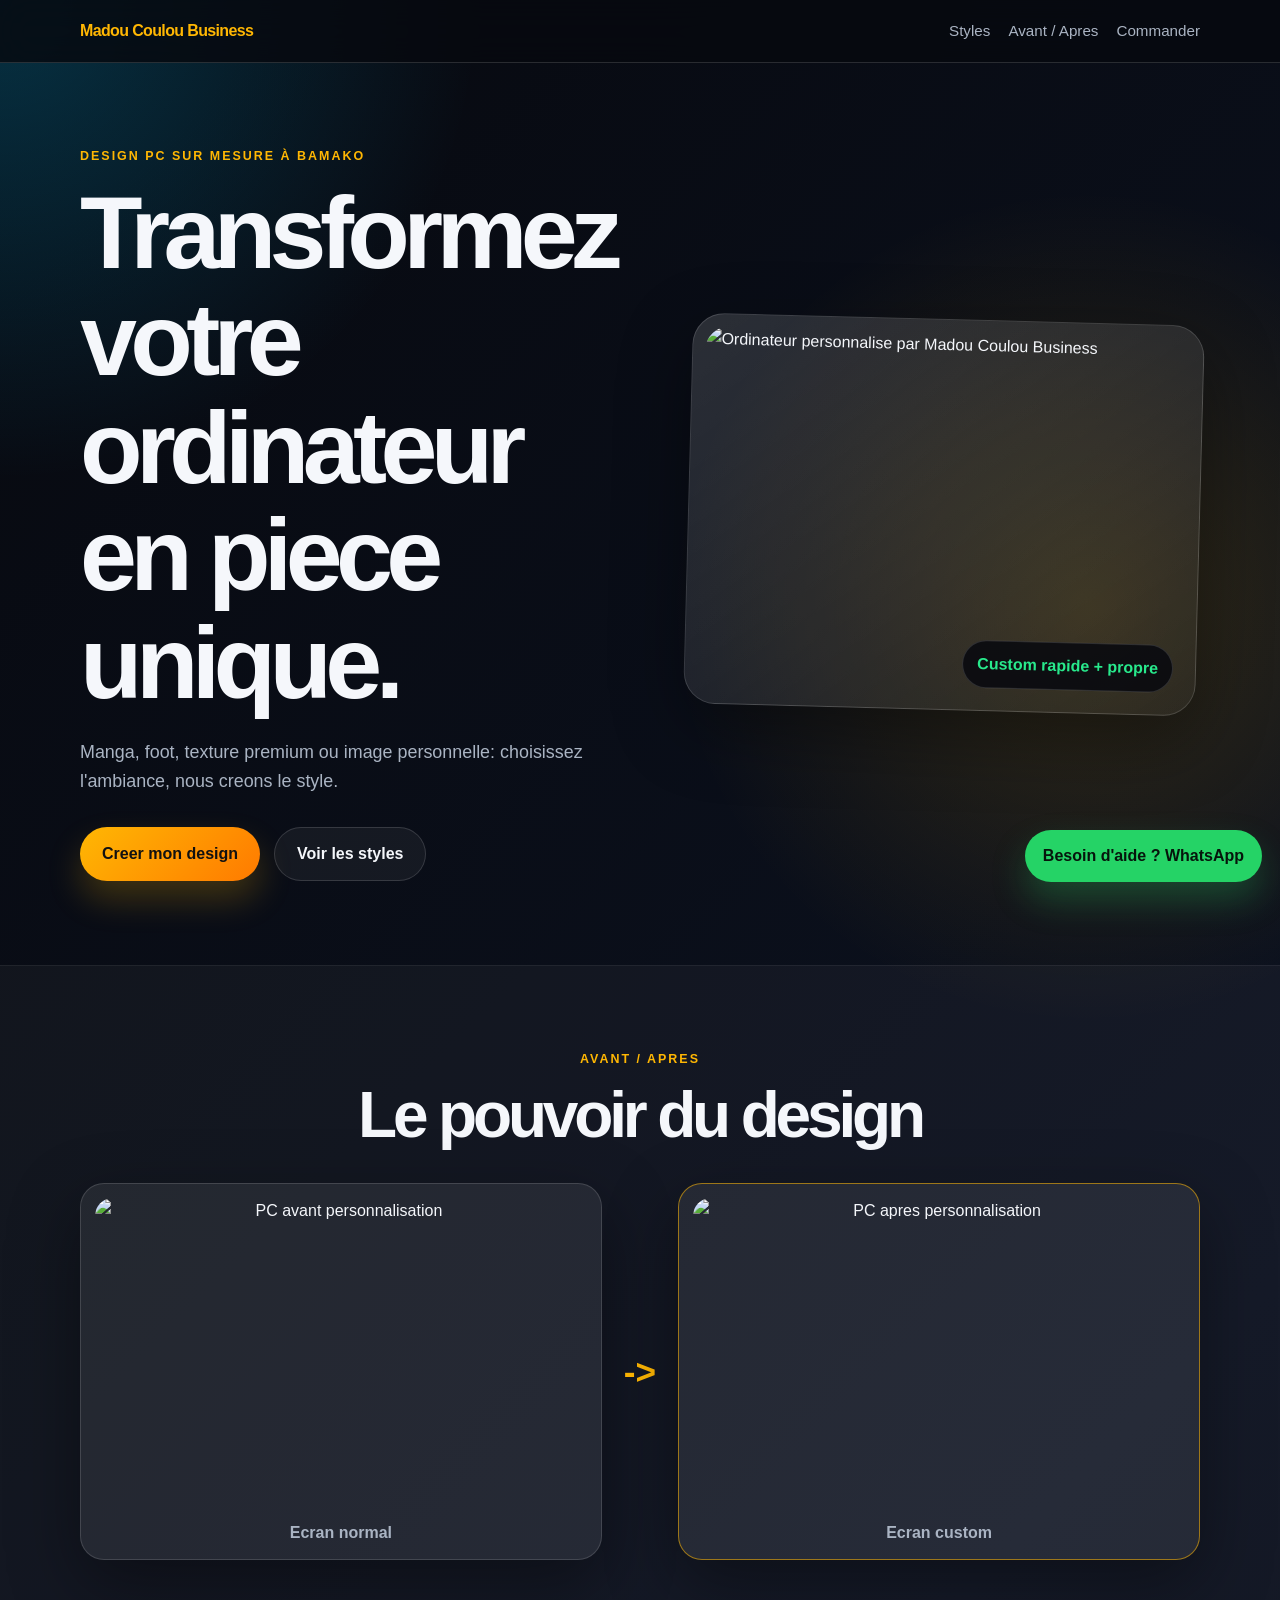
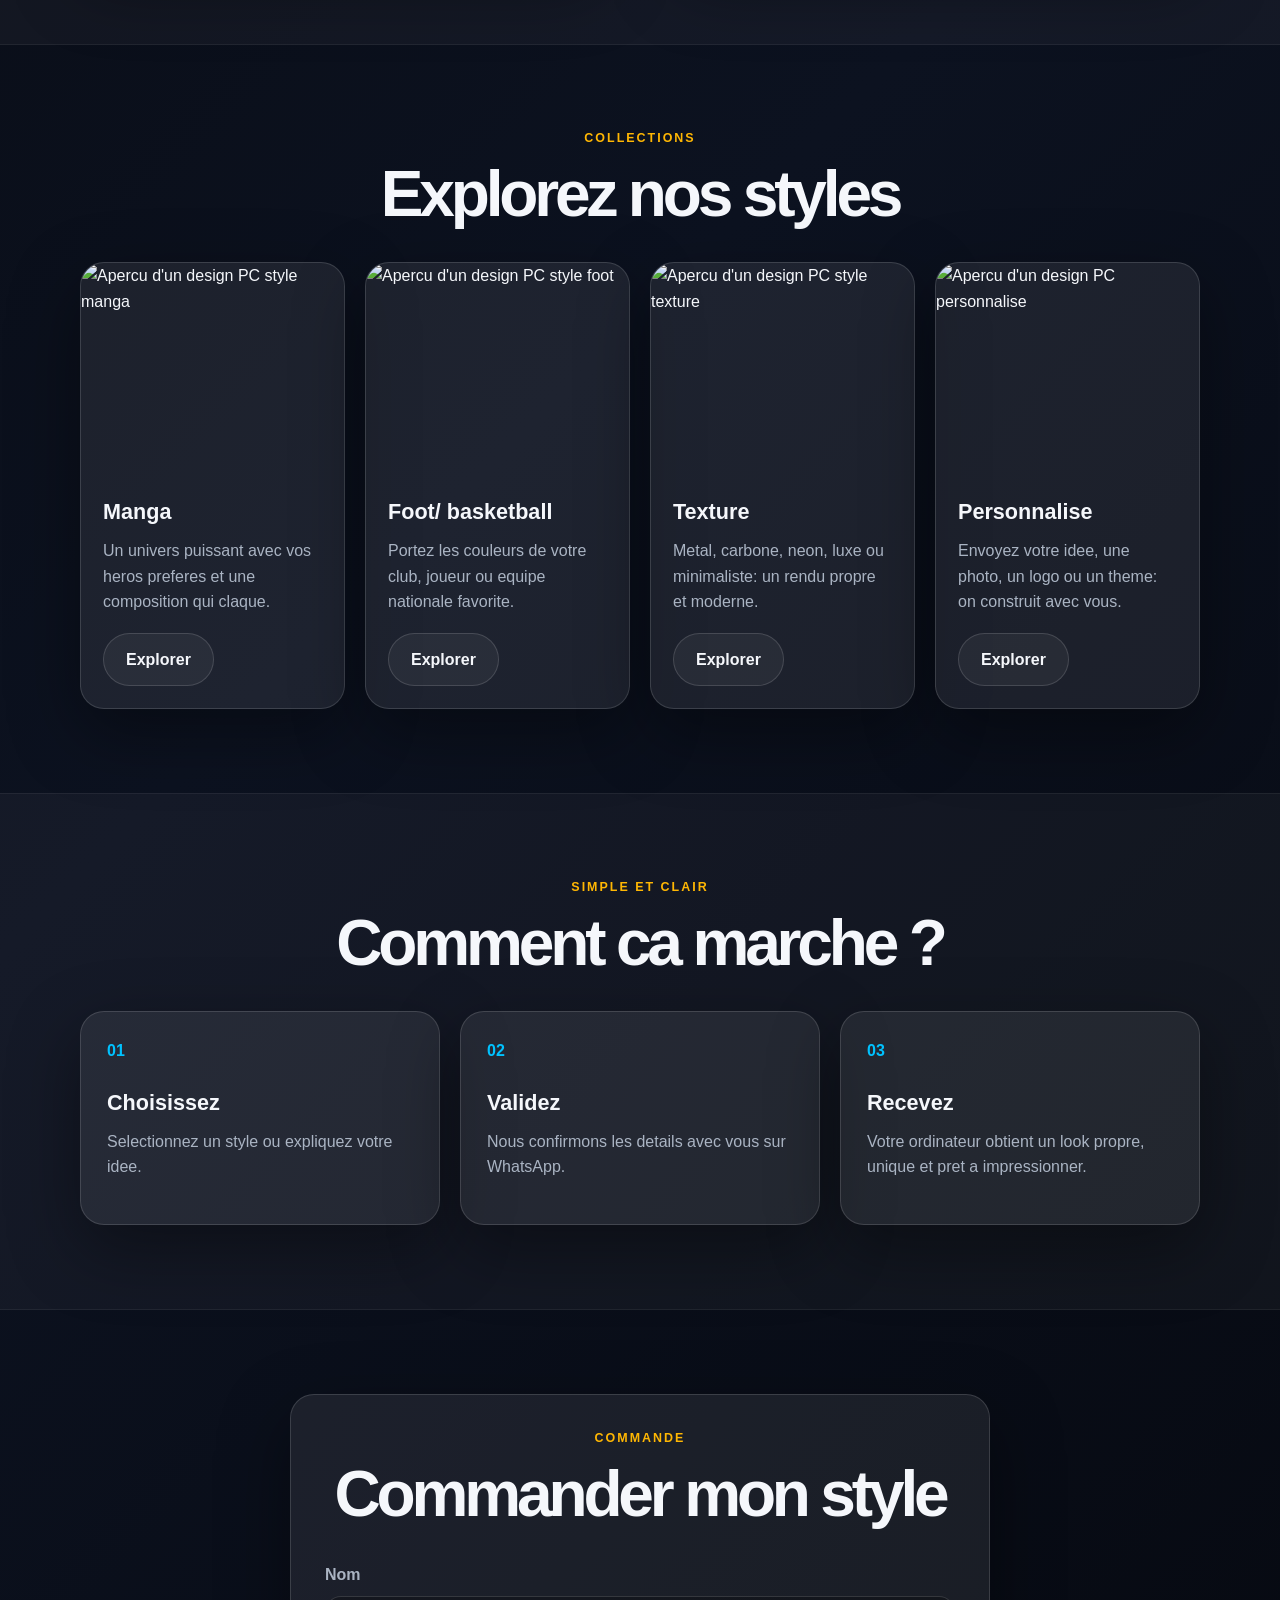
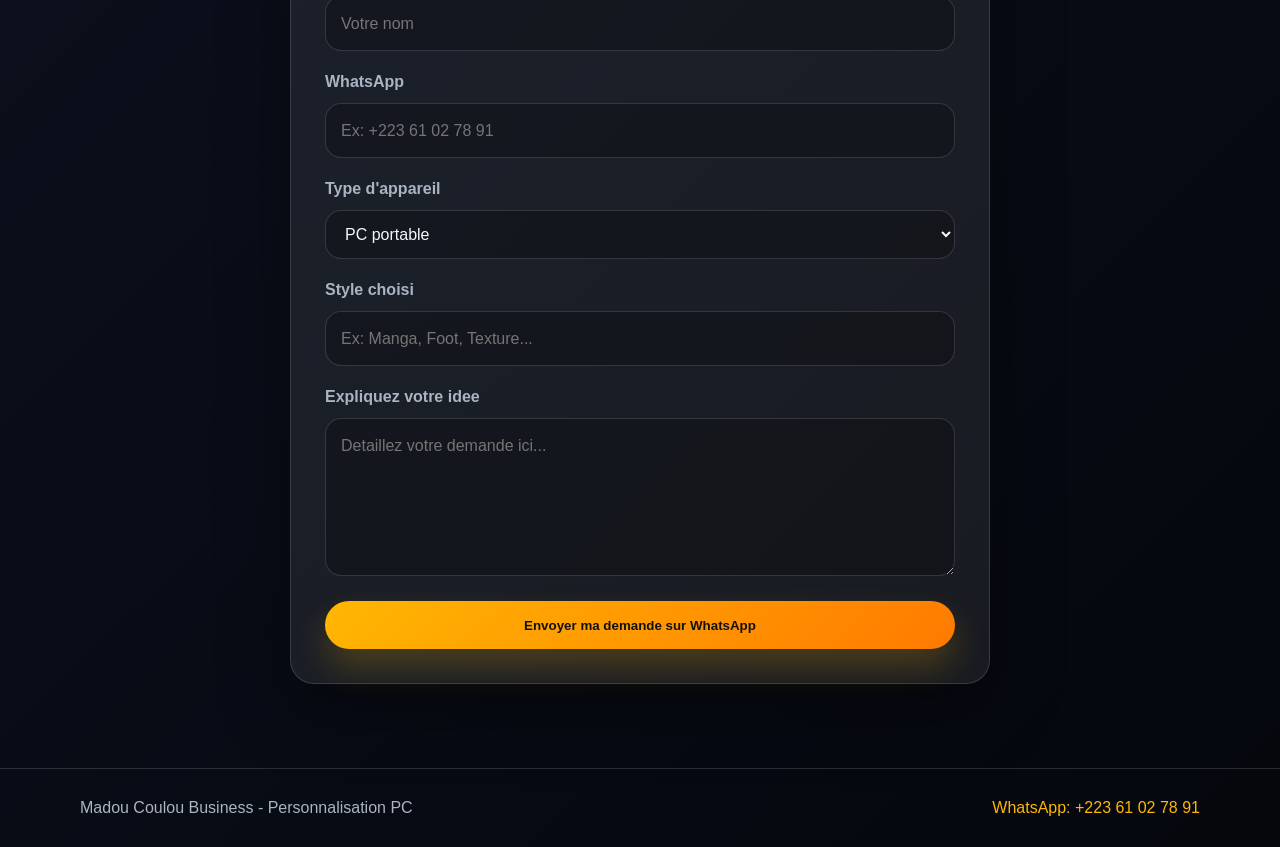
==== index.html @ 84369060 "Add files via upload customisation d'ordinateur au mali (bamako)" ====
﻿<!DOCTYPE html>
<html lang="fr">
<head>
    <meta charset="UTF-8">
    <meta name="viewport" content="width=device-width, initial-scale=1.0">
    <meta name="description" content="Madou Coulou Business personnalise vos ordinateurs avec des designs manga, foot, texture ou sur mesure.">
    <title>Madou Coulou Business - Personnalisation PC</title>
    <link rel="stylesheet" href="style.css">
</head>
<body>
    <a href="https://wa.me/22361027891?text=Bonjour%20Madou%20Coulou%20Business%2C%20je%20veux%20personnaliser%20mon%20ordinateur." class="whatsapp-float" target="_blank" rel="noopener">
        Besoin d'aide ? WhatsApp
    </a>

    <header class="site-header">
        <div class="container header-content">
            <a href="index.html" class="logo">Madou Coulou Business</a>
            <nav class="main-nav" aria-label="Navigation principale">
                <a href="#styles">Styles</a>
                <a href="#avant-apres">Avant / Apres</a>
                <a href="#commande">Commander</a>
            </nav>
        </div>
    </header>

    <main>
        <section id="hero" class="hero-section">
            <div class="container hero-grid">
                <div class="hero-copy">
                    <p class="eyebrow">Design PC sur mesure à Bamako</p>
                    <h1>Transformez votre ordinateur en piece unique.</h1>
                    <p>Manga, foot, texture premium ou image personnelle: choisissez l'ambiance, nous creons le style.</p>
                    <div class="hero-actions">
                        <a href="#commande" class="btn btn-primary">Creer mon design</a>
                        <a href="#styles" class="btn btn-ghost">Voir les styles</a>
                    </div>
                </div>
                <div class="hero-card" aria-label="Apercu de personnalisation PC">
                    <img src="img/pc apres .jpeg" alt="Ordinateur personnalise par Madou Coulou Business">
                    <div class="hero-badge">Custom rapide + propre</div>
                </div>
            </div>
        </section>

        <section id="avant-apres" class="section-soft">
            <div class="container">
                <p class="eyebrow center">Avant / Apres</p>
                <h2 class="section-title">Le pouvoir du design</h2>
                <div class="comparison-container">
                    <article class="comp-box">
                        <img src="img/pc avant.jpg" alt="PC avant personnalisation">
                        <p>Ecran normal</p>
                    </article>
                    <div class="icon-arrow" aria-hidden="true">-></div>
                    <article class="comp-box highlight">
                        <img src="img/pc apres .jpeg" alt="PC apres personnalisation">
                        <p>Ecran custom</p>
                    </article>
                </div>
            </div>
        </section>

        <section id="styles">
            <div class="container">
                <p class="eyebrow center">Collections</p>
                <h2 class="section-title">Explorez nos styles</h2>
                <div class="style-grid">
                    <article class="style-card manga-card">
                        <img class="style-visual" src="manga/0.jpg" alt="Apercu d'un design PC style manga">
                        <div class="style-card-content">
                            <h3>Manga</h3>
                            <p>Un univers puissant avec vos heros preferes et une composition qui claque.</p>
                            <a href="monga.html" class="btn btn-secondary">Explorer</a>
                        </div>
                    </article>
                    <article class="style-card foot-card">
                        <img class="style-visual" src="foot/0" alt="Apercu d'un design PC style foot">
                        <div class="style-card-content">
                            <h3>Foot/ basketball</h3>
                            <p>Portez les couleurs de votre club, joueur ou equipe nationale favorite.</p>
                            <a href="foot.html" class="btn btn-secondary">Explorer</a>
                        </div>
                    </article>
                    <article class="style-card texture-card">
                        <img class="style-visual" src="texture/0" alt="Apercu d'un design PC style texture">
                        <div class="style-card-content">
                            <h3>Texture</h3>
                            <p>Metal, carbone, neon, luxe ou minimaliste: un rendu propre et moderne.</p>
                            <a href="texture.html" class="btn btn-secondary">Explorer</a>
                        </div>
                    </article>
                    <article class="style-card custom-card">
                        <img class="style-visual" src="img/collection-custom.svg" alt="Apercu d'un design PC personnalise">
                        <div class="style-card-content">
                            <h3>Personnalise</h3>
                            <p>Envoyez votre idee, une photo, un logo ou un theme: on construit avec vous.</p>
                            <a href="personnalise.html" class="btn btn-secondary">Explorer</a>
                        </div>
                    </article>
                </div>
            </div>
        </section>

        <section id="process" class="section-soft">
            <div class="container">
                <p class="eyebrow center">Simple et clair</p>
                <h2 class="section-title">Comment ca marche ?</h2>
                <div class="steps-grid">
                    <article class="step-card"><span>01</span><h3>Choisissez</h3><p>Selectionnez un style ou expliquez votre idee.</p></article>
                    <article class="step-card"><span>02</span><h3>Validez</h3><p>Nous confirmons les details avec vous sur WhatsApp.</p></article>
                    <article class="step-card"><span>03</span><h3>Recevez</h3><p>Votre ordinateur obtient un look propre, unique et pret a impressionner.</p></article>
                </div>
            </div>
        </section>

        <section id="commande">
            <div class="container form-container">
                <p class="eyebrow center">Commande</p>
                <h2 class="section-title">Commander mon style</h2>
                <form id="orderForm">
                    <div class="form-group">
                        <label for="nom">Nom</label>
                        <input id="nom" type="text" name="nom" required placeholder="Votre nom">
                    </div>
                    <div class="form-group">
                        <label for="whatsapp">WhatsApp</label>
                        <input id="whatsapp" type="tel" name="whatsapp" required placeholder="Ex: +223 61 02 78 91">
                    </div>
                    <div class="form-group">
                        <label for="appareil">Type d'appareil</label>
                        <select id="appareil" name="appareil">
                            <option>PC portable</option>
                            <option>PC fixe</option>
                            <option>Tablette</option>
                        </select>
                    </div>
                    <div class="form-group">
                        <label for="style_choisi">Style choisi</label>
                        <input type="text" id="style_choisi" name="style_choisi" placeholder="Ex: Manga, Foot, Texture...">
                    </div>
                    <div class="form-group">
                        <label for="idee">Expliquez votre idee</label>
                        <textarea id="idee" name="idee" rows="5" placeholder="Detaillez votre demande ici..."></textarea>
                    </div>
                    <button type="submit" class="btn btn-primary full-width">Envoyer ma demande sur WhatsApp</button>
                </form>
            </div>
        </section>
    </main>

    <footer class="site-footer">
        <div class="container footer-content">
            <p>Madou Coulou Business - Personnalisation PC</p>
            <a href="https://wa.me/22361027891" target="_blank" rel="noopener">WhatsApp: +223 61 02 78 91</a>
        </div>
    </footer>

    <script src="script.js"></script>
</body>
</html>
---- style.css ----
﻿:root {
    --bg: #07090f;
    --bg-soft: #101522;
    --card: rgba(255, 255, 255, 0.075);
    --card-strong: rgba(255, 255, 255, 0.12);
    --text: #f5f7fb;
    --muted: #aab4c3;
    --accent: #ffb703;
    --accent-2: #00c2ff;
    --accent-3: #28e98c;
    --danger: #ff4d6d;
    --border: rgba(255, 255, 255, 0.14);
    --shadow: 0 24px 70px rgba(0, 0, 0, 0.38);
    --radius: 24px;
}

* {
    box-sizing: border-box;
    margin: 0;
    padding: 0;
}

html {
    scroll-behavior: smooth;
}

body {
    min-height: 100vh;
    background:
        radial-gradient(circle at top left, rgba(0, 194, 255, 0.22), transparent 30rem),
        radial-gradient(circle at 85% 15%, rgba(255, 183, 3, 0.16), transparent 26rem),
        linear-gradient(135deg, #07090f 0%, #0c1220 48%, #05070d 100%);
    color: var(--text);
    font-family: Verdana, Geneva, Tahoma, sans-serif;
    line-height: 1.6;
}

img {
    display: block;
    max-width: 100%;
}

a {
    color: inherit;
}

.container {
    width: min(1120px, calc(100% - 32px));
    margin: 0 auto;
}

.site-header {
    position: sticky;
    top: 0;
    z-index: 20;
    background: rgba(7, 9, 15, 0.82);
    border-bottom: 1px solid var(--border);
    backdrop-filter: blur(18px);
}

.header-content {
    display: flex;
    align-items: center;
    justify-content: space-between;
    gap: 20px;
    padding: 18px 0;
}

.logo {
    color: var(--accent);
    font-weight: 900;
    letter-spacing: -0.04em;
    text-decoration: none;
}

.main-nav {
    display: flex;
    gap: 18px;
    color: var(--muted);
    font-size: 0.95rem;
}

.main-nav a {
    text-decoration: none;
}

.main-nav a:hover {
    color: var(--text);
}

section {
    padding: 84px 0;
}

.hero-section {
    min-height: calc(100vh - 70px);
    display: flex;
    align-items: center;
}

.hero-grid {
    display: grid;
    grid-template-columns: minmax(0, 1.05fr) minmax(280px, 0.95fr);
    align-items: center;
    gap: 42px;
}

.eyebrow {
    margin-bottom: 12px;
    color: var(--accent);
    font-size: 0.78rem;
    font-weight: 800;
    letter-spacing: 0.16em;
    text-transform: uppercase;
}

.center {
    text-align: center;
}

h1,
.section-title {
    line-height: 1.05;
    letter-spacing: -0.065em;
}

h1 {
    max-width: 760px;
    font-size: clamp(2.8rem, 8vw, 6.6rem);
}

.hero-copy p:not(.eyebrow) {
    max-width: 620px;
    margin-top: 22px;
    color: var(--muted);
    font-size: 1.12rem;
}

.hero-actions {
    display: flex;
    flex-wrap: wrap;
    gap: 14px;
    margin-top: 32px;
}

.btn {
    display: inline-flex;
    align-items: center;
    justify-content: center;
    min-height: 48px;
    padding: 13px 22px;
    border: 0;
    border-radius: 999px;
    cursor: pointer;
    font-weight: 800;
    text-align: center;
    text-decoration: none;
    transition: transform 180ms ease, border-color 180ms ease, background 180ms ease;
}

.btn:hover {
    transform: translateY(-2px);
}

.btn-primary {
    background: linear-gradient(135deg, var(--accent), #ff7a00);
    color: #111;
    box-shadow: 0 18px 34px rgba(255, 183, 3, 0.22);
}

.btn-secondary,
.btn-ghost {
    border: 1px solid var(--border);
    background: rgba(255, 255, 255, 0.05);
    color: var(--text);
}

.btn-secondary:hover,
.btn-ghost:hover {
    border-color: var(--accent-2);
    background: rgba(0, 194, 255, 0.12);
}

.full-width {
    width: 100%;
}

.hero-card {
    position: relative;
    padding: 12px;
    border: 1px solid var(--border);
    border-radius: 32px;
    background: linear-gradient(145deg, rgba(255, 255, 255, 0.14), rgba(255, 255, 255, 0.04));
    box-shadow: var(--shadow);
    transform: rotate(1.5deg);
}

.hero-card img {
    width: 100%;
    aspect-ratio: 4 / 3;
    border-radius: 24px;
    object-fit: cover;
}

.hero-badge {
    position: absolute;
    right: 22px;
    bottom: 22px;
    padding: 10px 14px;
    border-radius: 999px;
    background: rgba(7, 9, 15, 0.86);
    border: 1px solid var(--border);
    color: var(--accent-3);
    font-weight: 800;
}

.section-soft {
    background: rgba(255, 255, 255, 0.035);
    border-top: 1px solid rgba(255, 255, 255, 0.06);
    border-bottom: 1px solid rgba(255, 255, 255, 0.06);
}

.section-title {
    margin-bottom: 34px;
    font-size: clamp(2.1rem, 5vw, 4.2rem);
    text-align: center;
}

.comparison-container {
    display: grid;
    grid-template-columns: 1fr auto 1fr;
    align-items: center;
    gap: 22px;
}

.comp-box,
.style-card,
.step-card,
.form-container,
.gallery-card {
    border: 1px solid var(--border);
    border-radius: var(--radius);
    background: var(--card);
    box-shadow: var(--shadow);
}

.comp-box {
    padding: 14px;
    text-align: center;
}

.comp-box img {
    width: 100%;
    aspect-ratio: 16 / 10;
    border-radius: 18px;
    object-fit: cover;
}

.comp-box p {
    margin-top: 14px;
    color: var(--muted);
    font-weight: 800;
}

.comp-box.highlight {
    border-color: rgba(255, 183, 3, 0.55);
}

.icon-arrow {
    color: var(--accent);
    font-size: 2.2rem;
    font-weight: 900;
}

.style-grid,
.steps-grid,
.gallery-grid {
    display: grid;
    grid-template-columns: repeat(4, minmax(0, 1fr));
    gap: 20px;
}

.style-card {
    overflow: hidden;
    transition: transform 180ms ease, border-color 180ms ease;
}

.style-card:hover,
.gallery-card:hover {
    border-color: rgba(255, 183, 3, 0.5);
    transform: translateY(-5px);
}

.style-visual {
    width: 100%;
    height: 210px;
    object-fit: cover;
    transition: transform 220ms ease;
}

.style-card:hover .style-visual {
    transform: scale(1.04);
}

.style-card-content {
    padding: 22px;
}

.style-card h3,
.step-card h3,
.gallery-card h3 {
    margin-bottom: 8px;
    font-size: 1.35rem;
}

.style-card p,
.step-card p,
.gallery-card p {
    margin-bottom: 18px;
    color: var(--muted);
}

.steps-grid {
    grid-template-columns: repeat(3, minmax(0, 1fr));
}

.step-card {
    padding: 26px;
}

.step-card span {
    display: inline-flex;
    margin-bottom: 22px;
    color: var(--accent-2);
    font-weight: 900;
}

.form-container {
    max-width: 700px;
    padding: 34px;
}

.form-group {
    margin-bottom: 18px;
}

label {
    display: block;
    margin-bottom: 8px;
    color: var(--muted);
    font-weight: 700;
}

input,
select,
textarea {
    width: 100%;
    padding: 14px 15px;
    border: 1px solid var(--border);
    border-radius: 16px;
    outline: none;
    background: rgba(0, 0, 0, 0.24);
    color: var(--text);
    font: inherit;
}

input:focus,
select:focus,
textarea:focus {
    border-color: var(--accent);
}

.whatsapp-float {
    position: fixed;
    right: 18px;
    bottom: 18px;
    z-index: 40;
    padding: 13px 18px;
    border-radius: 999px;
    background: #25d366;
    color: #06150c;
    font-weight: 900;
    text-decoration: none;
    box-shadow: 0 18px 35px rgba(37, 211, 102, 0.25);
}

.site-footer {
    border-top: 1px solid var(--border);
    padding: 26px 0;
    color: var(--muted);
}

.footer-content {
    display: flex;
    flex-wrap: wrap;
    justify-content: space-between;
    gap: 12px;
}

.footer-content a {
    color: var(--accent);
    text-decoration: none;
}

.page-hero {
    padding: 64px 0 36px;
    text-align: center;
}

.page-hero p {
    max-width: 680px;
    margin: 0 auto;
    color: var(--muted);
}

.back-link {
    display: inline-flex;
    margin-bottom: 28px;
    color: var(--accent);
    font-weight: 800;
    text-decoration: none;
}

.gallery-grid {
    grid-template-columns: repeat(auto-fit, minmax(210px, 1fr));
}

.gallery-card {
    overflow: hidden;
    transition: transform 180ms ease, border-color 180ms ease;
}

.gallery-preview {
    display: grid;
    min-height: 180px;
    place-items: center;
    background: linear-gradient(135deg, rgba(255, 183, 3, 0.28), rgba(0, 194, 255, 0.22));
    color: rgba(255, 255, 255, 0.92);
    font-size: 2rem;
    font-weight: 900;
}

.gallery-card img {
    width: 100%;
    aspect-ratio: 4 / 3;
    background: linear-gradient(135deg, rgba(255, 183, 3, 0.18), rgba(0, 194, 255, 0.16));
    object-fit: cover;
    transition: transform 220ms ease;
}

.gallery-card:hover img {
    transform: scale(1.035);
}

.gallery-card-content {
    padding: 18px;
}

@media (max-width: 900px) {
    .hero-grid,
    .comparison-container {
        grid-template-columns: 1fr;
    }

    .icon-arrow {
        text-align: center;
        transform: rotate(90deg);
    }

    .style-grid,
    .steps-grid {
        grid-template-columns: repeat(2, minmax(0, 1fr));
    }
}

@media (max-width: 640px) {
    .header-content,
    .main-nav,
    .hero-actions,
    .footer-content {
        align-items: flex-start;
        flex-direction: column;
    }

    section {
        padding: 58px 0;
    }

    .style-grid,
    .steps-grid {
        grid-template-columns: 1fr;
    }

    .hero-card {
        transform: none;
    }

    .form-container {
        padding: 24px;
    }

    .whatsapp-float {
        left: 16px;
        right: 16px;
        text-align: center;
    }
}
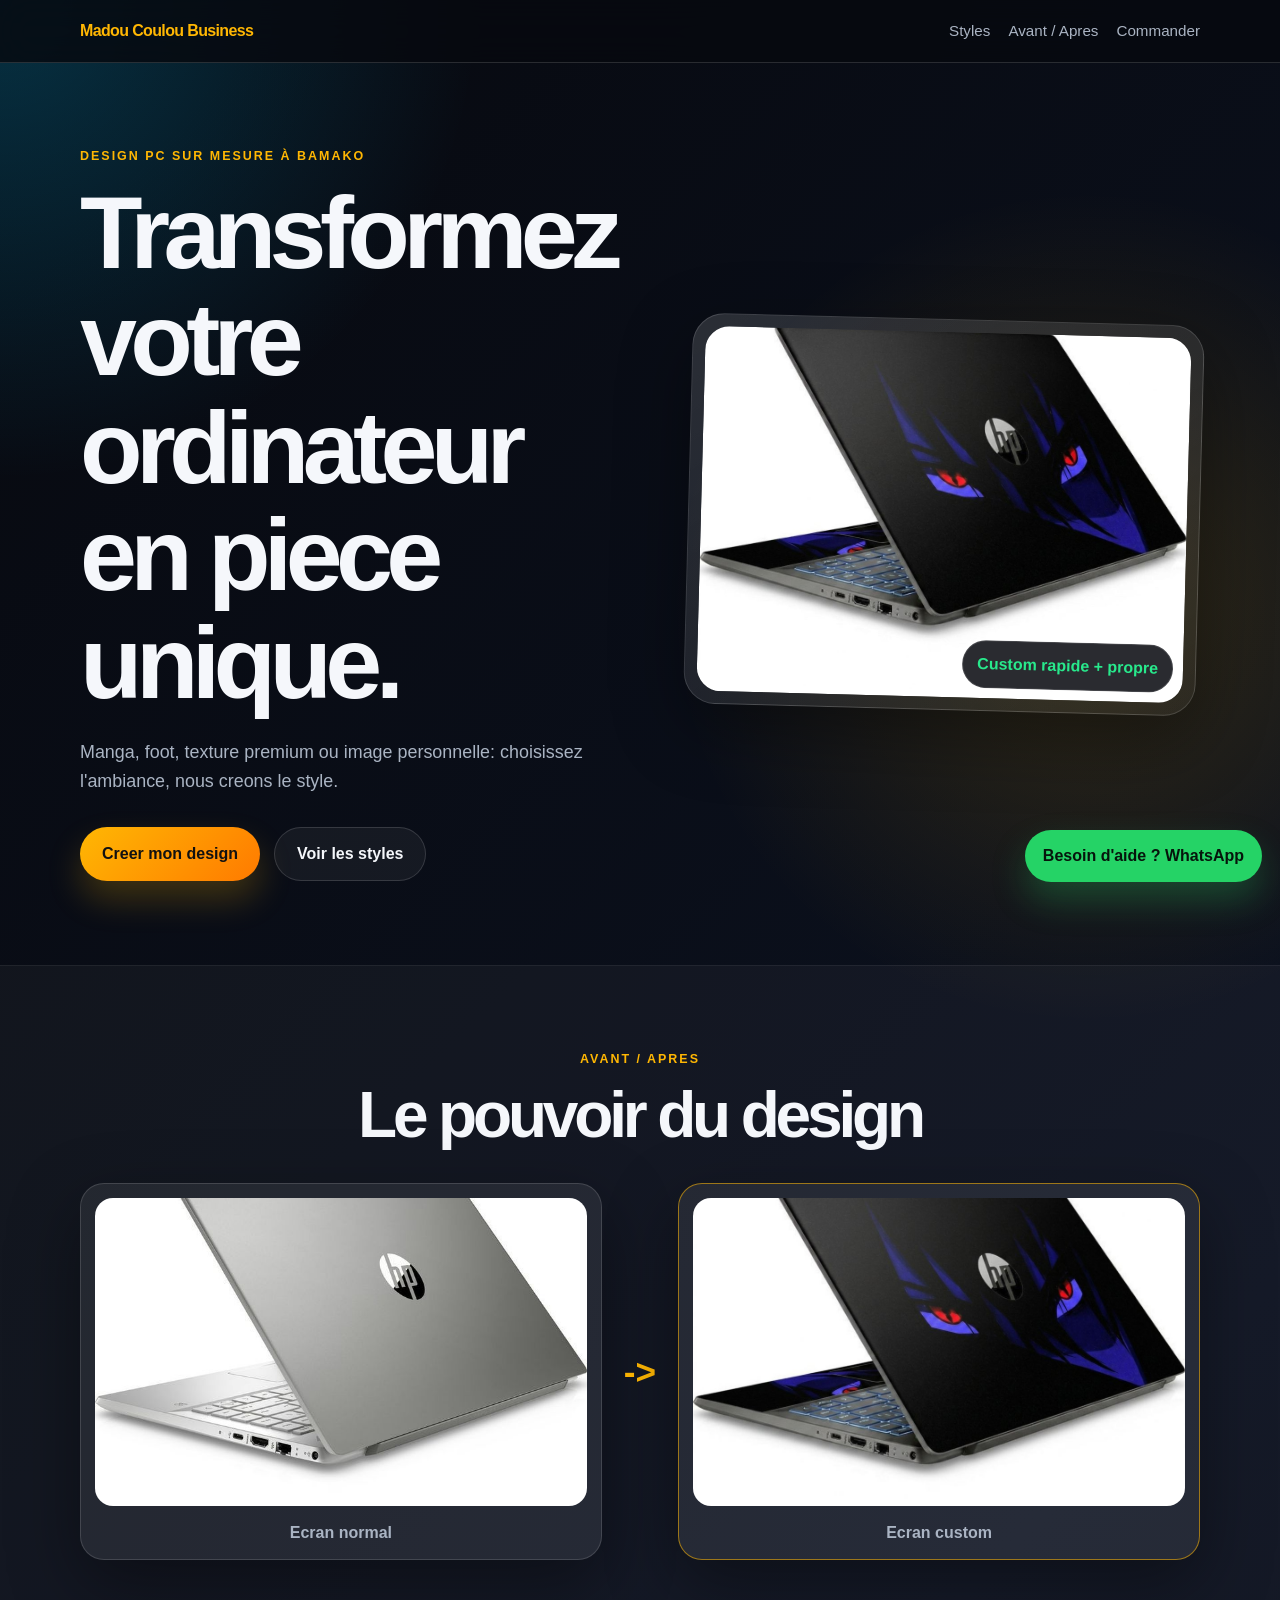
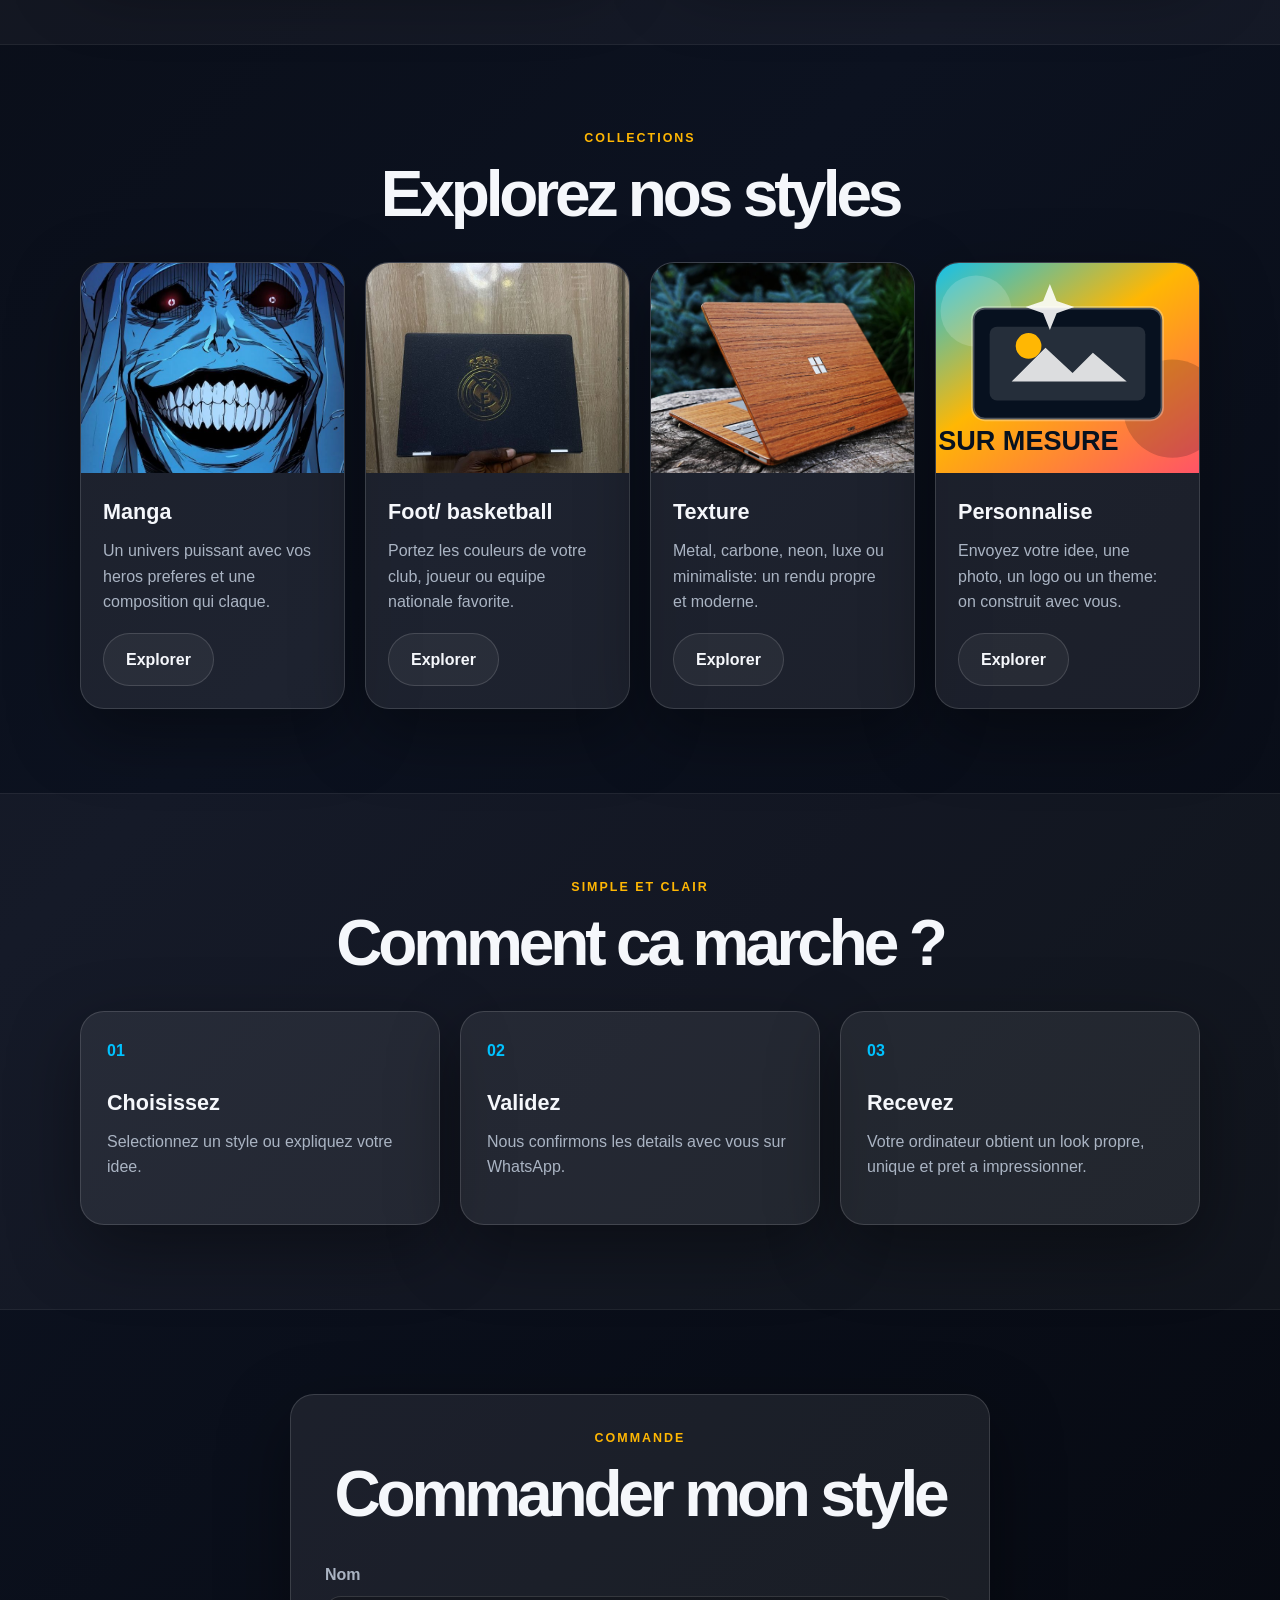
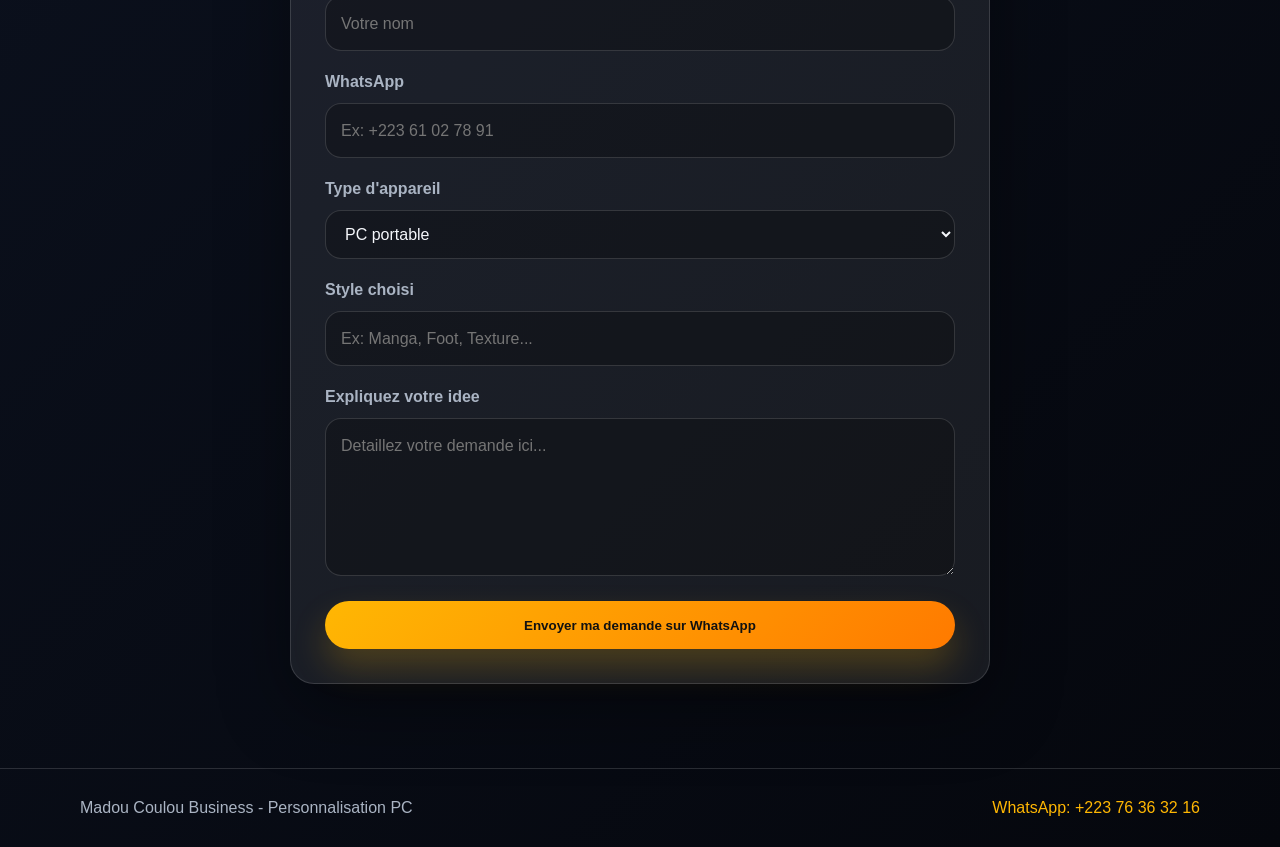
==== commit 82722491: "index.html" ====
--- a/index.html
+++ b/index.html
@@ -8,7 +8,7 @@
     <link rel="stylesheet" href="style.css">
 </head>
 <body>
-    <a href="https://wa.me/22361027891?text=Bonjour%20Madou%20Coulou%20Business%2C%20je%20veux%20personnaliser%20mon%20ordinateur." class="whatsapp-float" target="_blank" rel="noopener">
+    <a href="https://wa.me/22376363216?text=Bonjour%20Madou%20Coulou%20Business%2C%20je%20veux%20personnaliser%20mon%20ordinateur." class="whatsapp-float" target="_blank" rel="noopener">
         Besoin d'aide ? WhatsApp
     </a>
 
@@ -151,7 +151,7 @@
     <footer class="site-footer">
         <div class="container footer-content">
             <p>Madou Coulou Business - Personnalisation PC</p>
-            <a href="https://wa.me/22361027891" target="_blank" rel="noopener">WhatsApp: +223 61 02 78 91</a>
+            <a href="https://wa.me/22376363216" target="_blank" rel="noopener">WhatsApp: +223 76 36 32 16</a>
         </div>
     </footer>
 
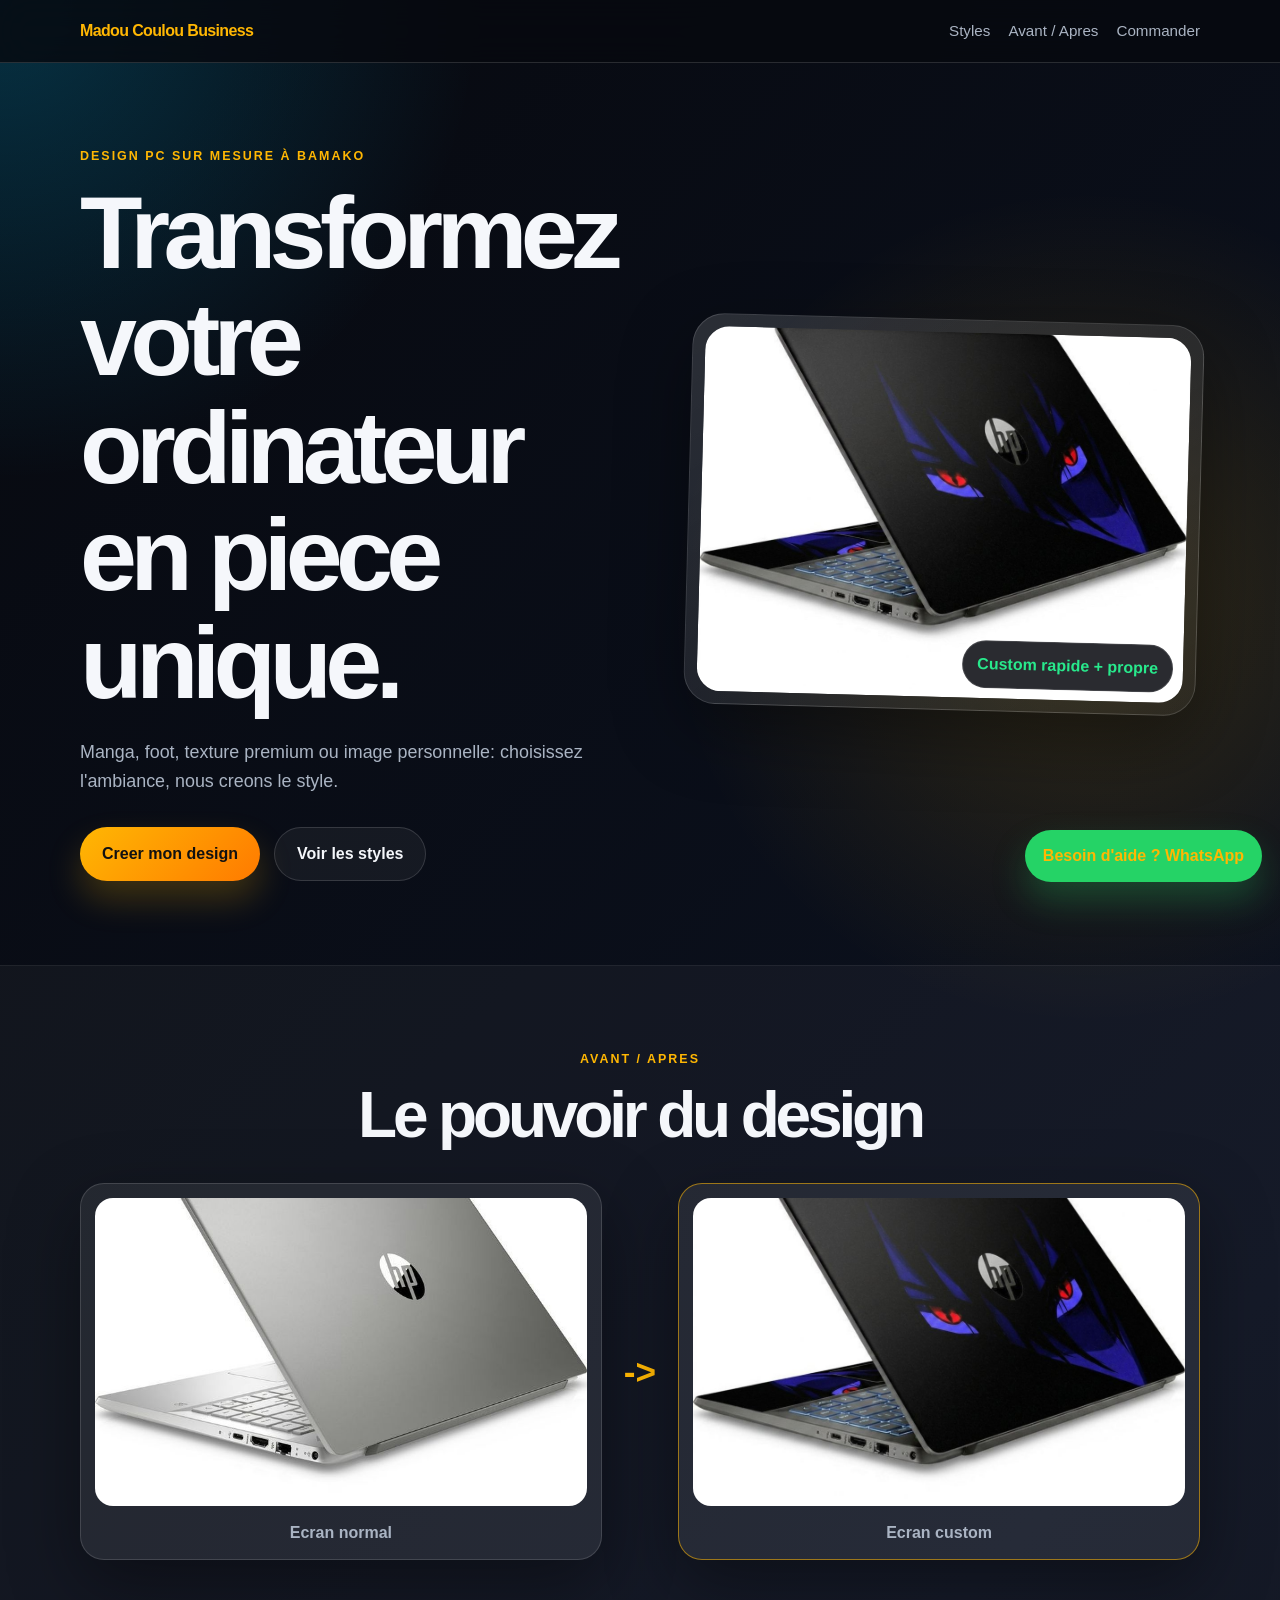
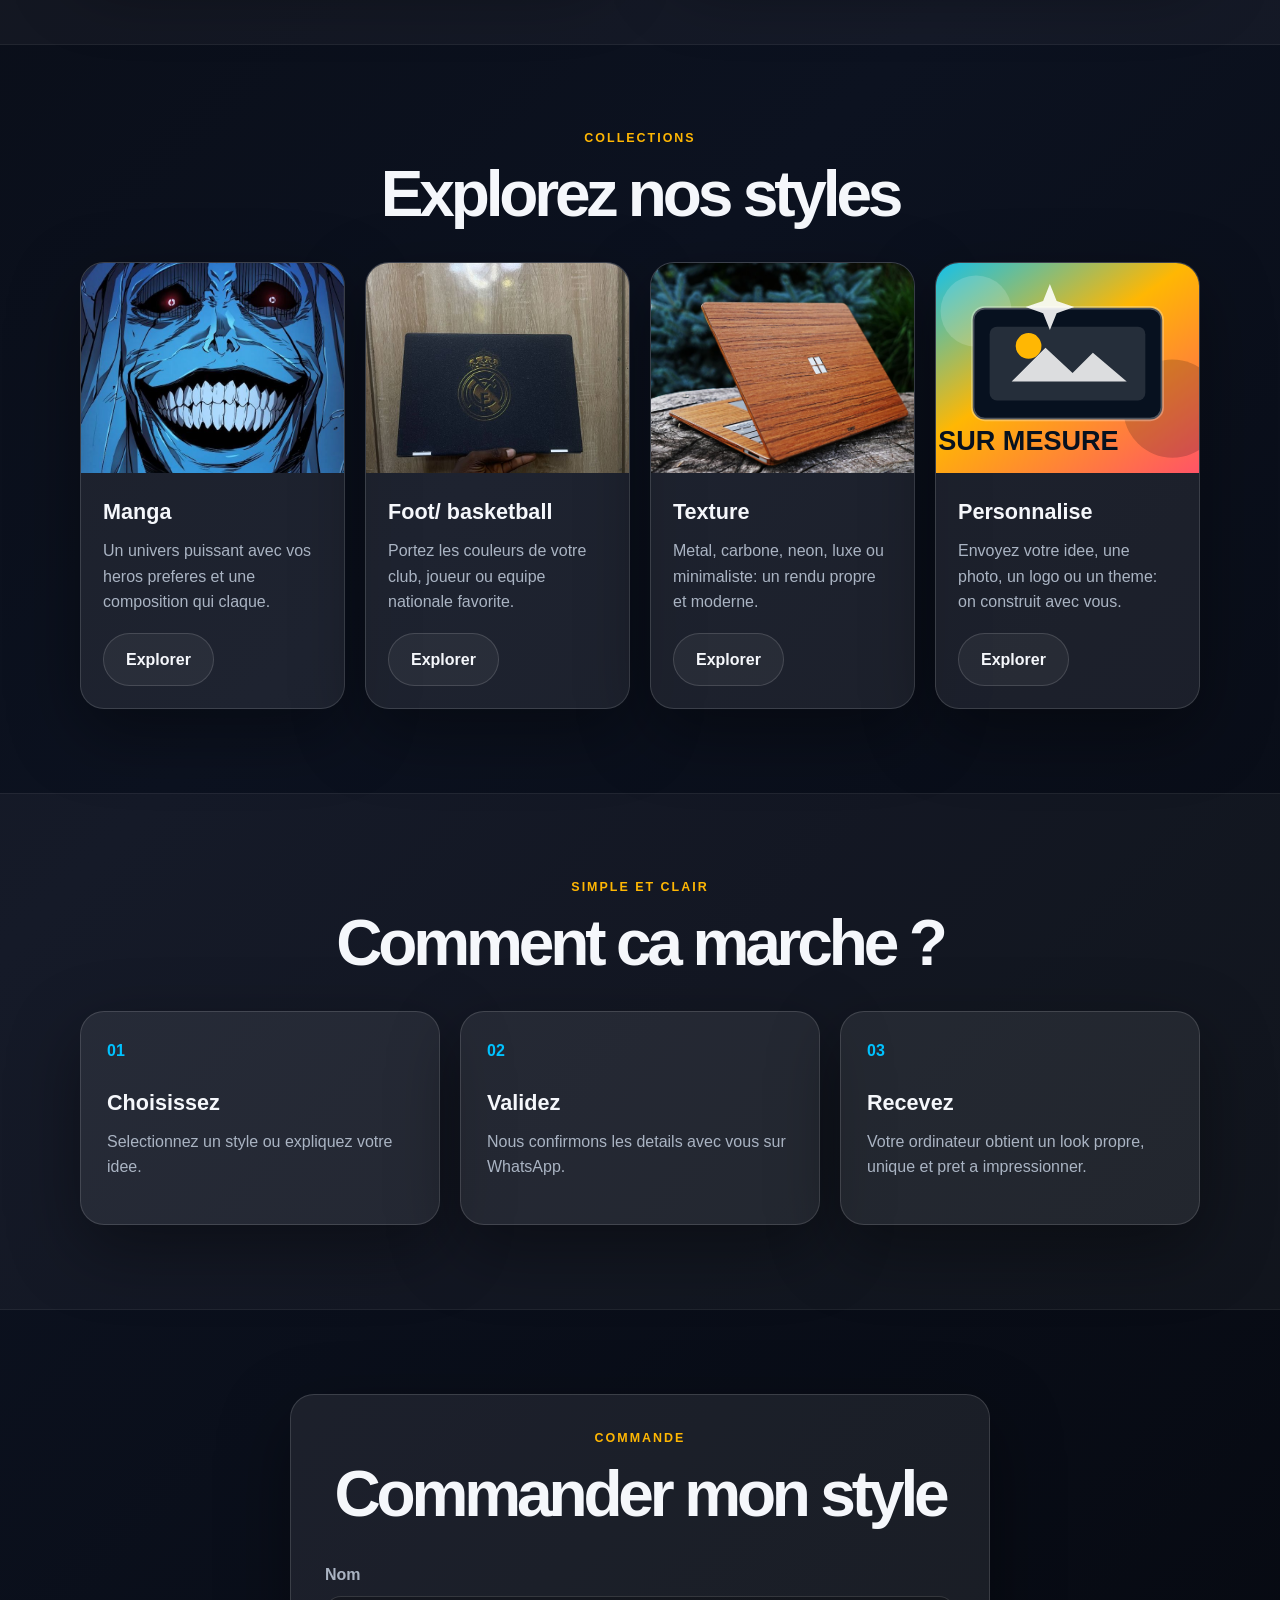
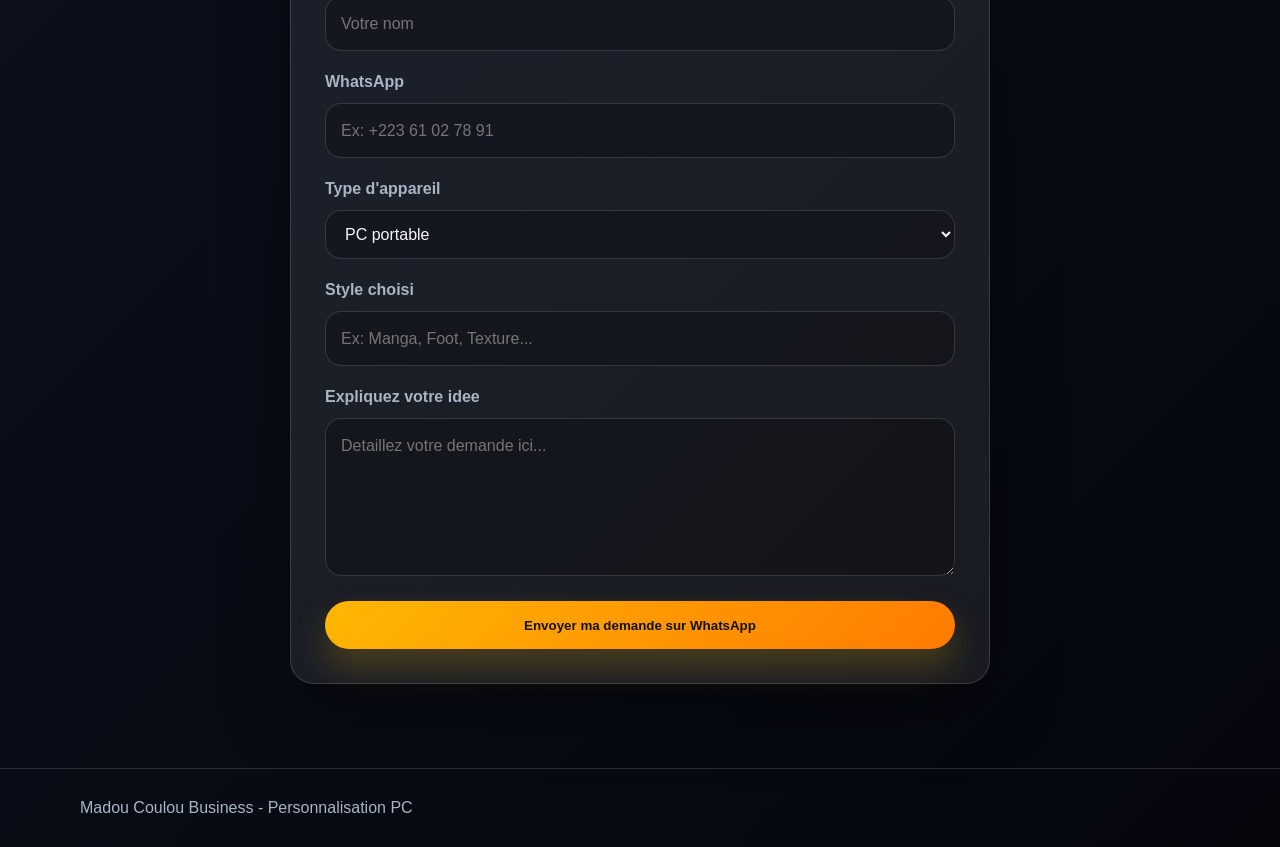
==== commit 217ce4bf: "Update index.html" ====
--- a/index.html
+++ b/index.html
@@ -1,4 +1,4 @@
-﻿<!DOCTYPE html>
+<!DOCTYPE html>
 <html lang="fr">
 <head>
     <meta charset="UTF-8">
@@ -8,9 +8,7 @@
     <link rel="stylesheet" href="style.css">
 </head>
 <body>
-    <a href="https://wa.me/22376363216?text=Bonjour%20Madou%20Coulou%20Business%2C%20je%20veux%20personnaliser%20mon%20ordinateur." class="whatsapp-float" target="_blank" rel="noopener">
-        Besoin d'aide ? WhatsApp
-    </a>
+
 
     <header class="site-header">
         <div class="container header-content">
@@ -151,8 +149,10 @@
     <footer class="site-footer">
         <div class="container footer-content">
             <p>Madou Coulou Business - Personnalisation PC</p>
-            <a href="https://wa.me/22376363216" target="_blank" rel="noopener">WhatsApp: +223 76 36 32 16</a>
-        </div>
+            
+    <a href="https://wa.me/22376363216?text=Bonjour%20Madou%20Coulou%20Business%2C%20je%20veux%20personnaliser%20mon%20ordinateur." class="whatsapp-float" target="_blank" rel="noopener">
+        Besoin d'aide ? WhatsApp
+    </a>
     </footer>
 
     <script src="script.js"></script>
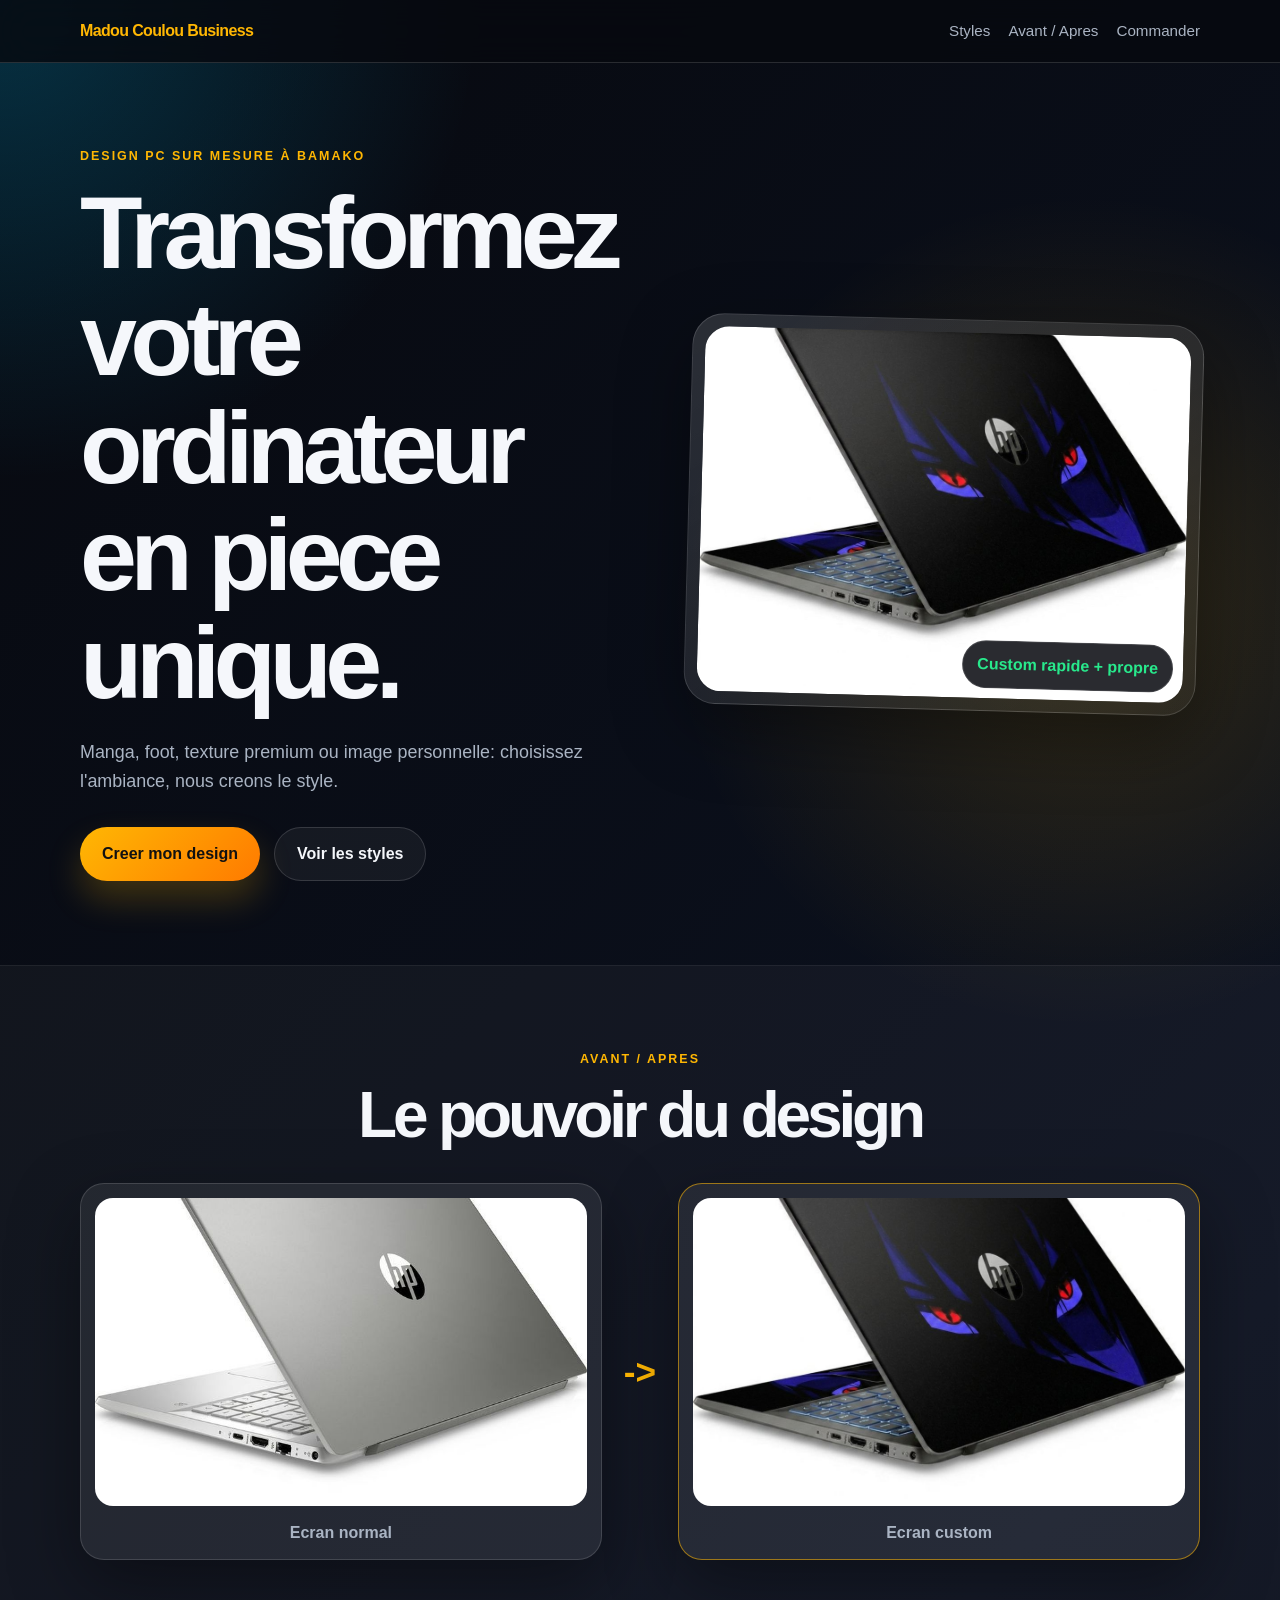
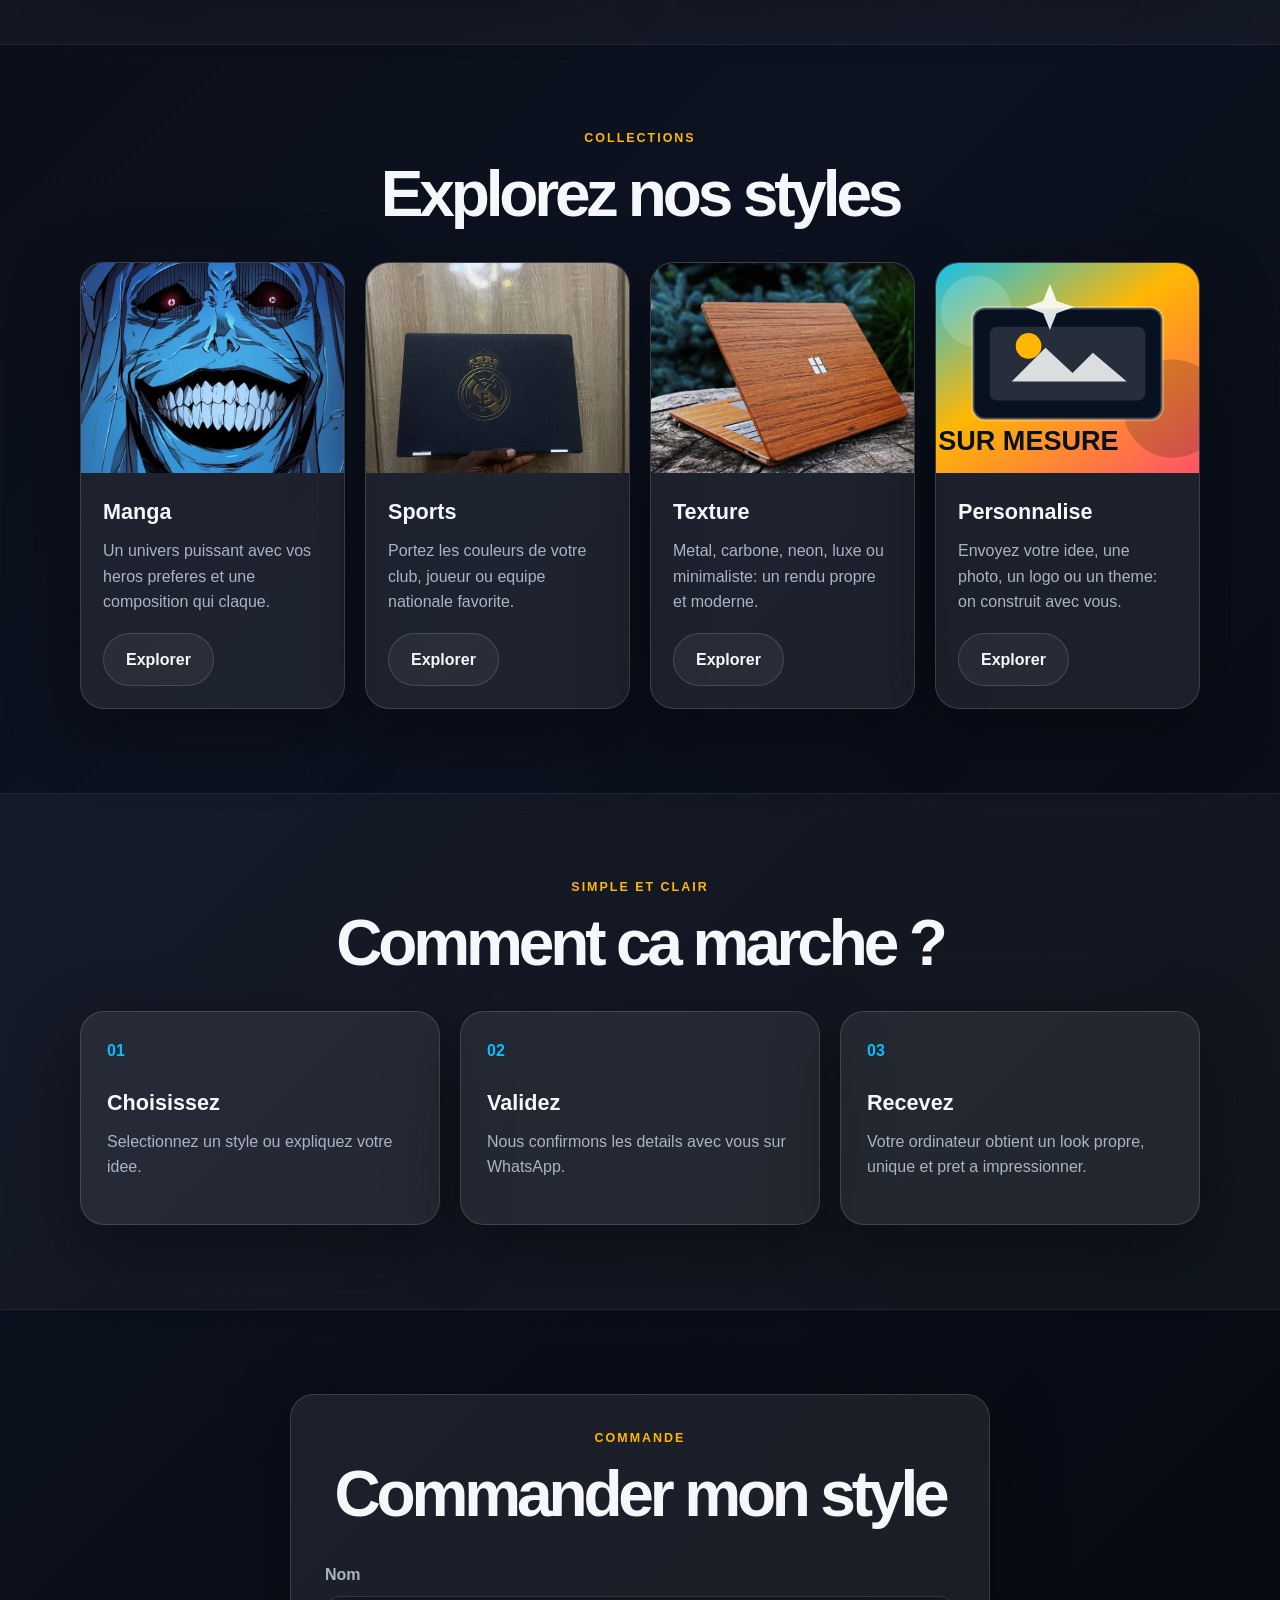
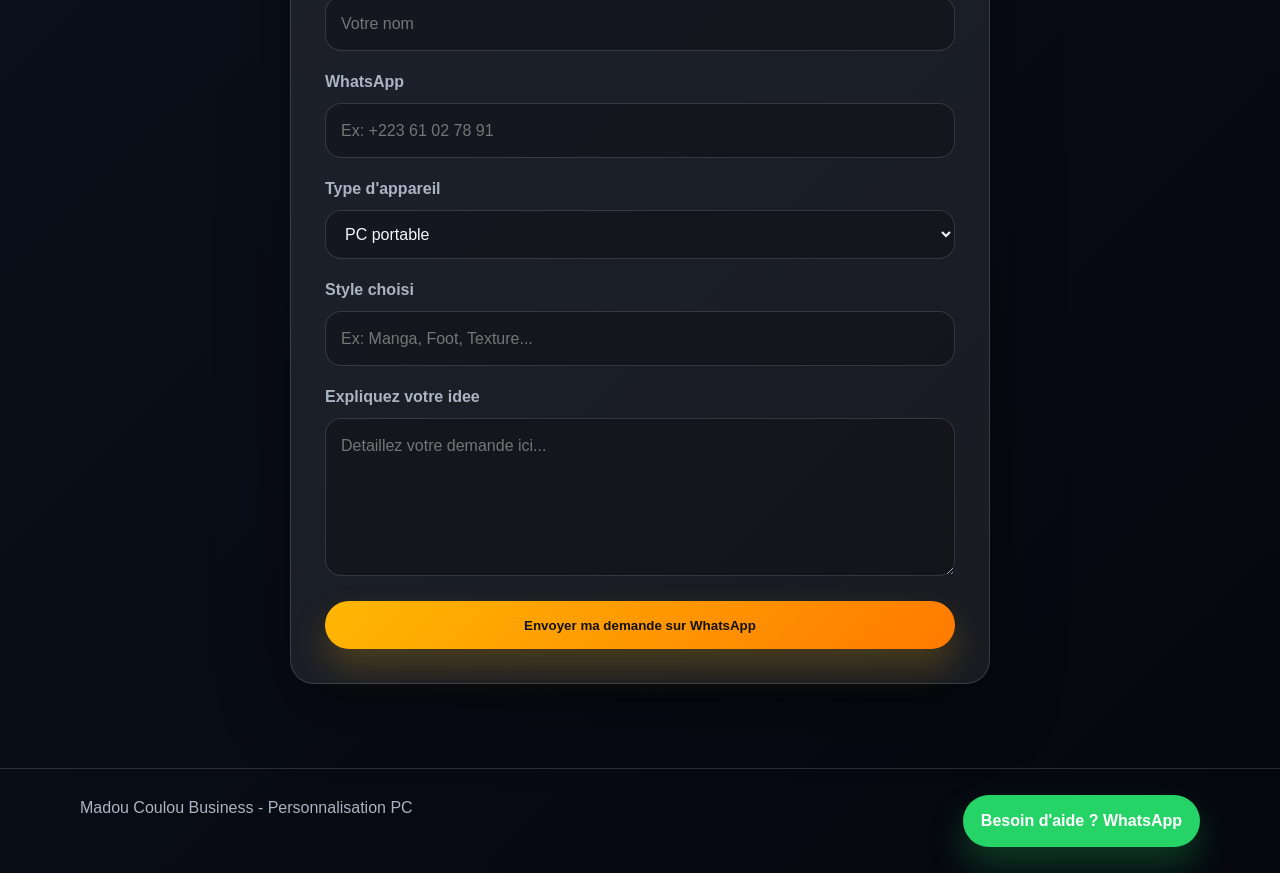
==== commit d916be51: "Change article heading from 'Foot/ basketball' to 'Sports'" ====
--- a/index.html
+++ b/index.html
@@ -74,7 +74,7 @@
                     <article class="style-card foot-card">
                         <img class="style-visual" src="foot/0" alt="Apercu d'un design PC style foot">
                         <div class="style-card-content">
-                            <h3>Foot/ basketball</h3>
+                            <h3>Sports</h3>
                             <p>Portez les couleurs de votre club, joueur ou equipe nationale favorite.</p>
                             <a href="foot.html" class="btn btn-secondary">Explorer</a>
                         </div>
--- a/style.css
+++ b/style.css
@@ -1,507 +1,507 @@
-﻿:root {
-    --bg: #07090f;
-    --bg-soft: #101522;
-    --card: rgba(255, 255, 255, 0.075);
-    --card-strong: rgba(255, 255, 255, 0.12);
-    --text: #f5f7fb;
-    --muted: #aab4c3;
-    --accent: #ffb703;
-    --accent-2: #00c2ff;
-    --accent-3: #28e98c;
-    --danger: #ff4d6d;
-    --border: rgba(255, 255, 255, 0.14);
-    --shadow: 0 24px 70px rgba(0, 0, 0, 0.38);
-    --radius: 24px;
-}
-
-* {
-    box-sizing: border-box;
-    margin: 0;
-    padding: 0;
-}
-
-html {
-    scroll-behavior: smooth;
-}
-
-body {
-    min-height: 100vh;
-    background:
-        radial-gradient(circle at top left, rgba(0, 194, 255, 0.22), transparent 30rem),
-        radial-gradient(circle at 85% 15%, rgba(255, 183, 3, 0.16), transparent 26rem),
-        linear-gradient(135deg, #07090f 0%, #0c1220 48%, #05070d 100%);
-    color: var(--text);
-    font-family: Verdana, Geneva, Tahoma, sans-serif;
-    line-height: 1.6;
-}
-
-img {
-    display: block;
-    max-width: 100%;
-}
-
-a {
-    color: inherit;
-}
-
-.container {
-    width: min(1120px, calc(100% - 32px));
-    margin: 0 auto;
-}
-
-.site-header {
-    position: sticky;
-    top: 0;
-    z-index: 20;
-    background: rgba(7, 9, 15, 0.82);
-    border-bottom: 1px solid var(--border);
-    backdrop-filter: blur(18px);
-}
-
-.header-content {
-    display: flex;
-    align-items: center;
-    justify-content: space-between;
-    gap: 20px;
-    padding: 18px 0;
-}
-
-.logo {
-    color: var(--accent);
-    font-weight: 900;
-    letter-spacing: -0.04em;
-    text-decoration: none;
-}
-
-.main-nav {
-    display: flex;
-    gap: 18px;
-    color: var(--muted);
-    font-size: 0.95rem;
-}
-
-.main-nav a {
-    text-decoration: none;
-}
-
-.main-nav a:hover {
-    color: var(--text);
-}
-
-section {
-    padding: 84px 0;
-}
-
-.hero-section {
-    min-height: calc(100vh - 70px);
-    display: flex;
-    align-items: center;
-}
-
-.hero-grid {
-    display: grid;
-    grid-template-columns: minmax(0, 1.05fr) minmax(280px, 0.95fr);
-    align-items: center;
-    gap: 42px;
-}
-
-.eyebrow {
-    margin-bottom: 12px;
-    color: var(--accent);
-    font-size: 0.78rem;
-    font-weight: 800;
-    letter-spacing: 0.16em;
-    text-transform: uppercase;
-}
-
-.center {
-    text-align: center;
-}
-
-h1,
-.section-title {
-    line-height: 1.05;
-    letter-spacing: -0.065em;
-}
-
-h1 {
-    max-width: 760px;
-    font-size: clamp(2.8rem, 8vw, 6.6rem);
-}
-
-.hero-copy p:not(.eyebrow) {
-    max-width: 620px;
-    margin-top: 22px;
-    color: var(--muted);
-    font-size: 1.12rem;
-}
-
-.hero-actions {
-    display: flex;
-    flex-wrap: wrap;
-    gap: 14px;
-    margin-top: 32px;
-}
-
-.btn {
-    display: inline-flex;
-    align-items: center;
-    justify-content: center;
-    min-height: 48px;
-    padding: 13px 22px;
-    border: 0;
-    border-radius: 999px;
-    cursor: pointer;
-    font-weight: 800;
-    text-align: center;
-    text-decoration: none;
-    transition: transform 180ms ease, border-color 180ms ease, background 180ms ease;
-}
-
-.btn:hover {
-    transform: translateY(-2px);
-}
-
-.btn-primary {
-    background: linear-gradient(135deg, var(--accent), #ff7a00);
-    color: #111;
-    box-shadow: 0 18px 34px rgba(255, 183, 3, 0.22);
-}
-
-.btn-secondary,
-.btn-ghost {
-    border: 1px solid var(--border);
-    background: rgba(255, 255, 255, 0.05);
-    color: var(--text);
-}
-
-.btn-secondary:hover,
-.btn-ghost:hover {
-    border-color: var(--accent-2);
-    background: rgba(0, 194, 255, 0.12);
-}
-
-.full-width {
-    width: 100%;
-}
-
-.hero-card {
-    position: relative;
-    padding: 12px;
-    border: 1px solid var(--border);
-    border-radius: 32px;
-    background: linear-gradient(145deg, rgba(255, 255, 255, 0.14), rgba(255, 255, 255, 0.04));
-    box-shadow: var(--shadow);
-    transform: rotate(1.5deg);
-}
-
-.hero-card img {
-    width: 100%;
-    aspect-ratio: 4 / 3;
-    border-radius: 24px;
-    object-fit: cover;
-}
-
-.hero-badge {
-    position: absolute;
-    right: 22px;
-    bottom: 22px;
-    padding: 10px 14px;
-    border-radius: 999px;
-    background: rgba(7, 9, 15, 0.86);
-    border: 1px solid var(--border);
-    color: var(--accent-3);
-    font-weight: 800;
-}
-
-.section-soft {
-    background: rgba(255, 255, 255, 0.035);
-    border-top: 1px solid rgba(255, 255, 255, 0.06);
-    border-bottom: 1px solid rgba(255, 255, 255, 0.06);
-}
-
-.section-title {
-    margin-bottom: 34px;
-    font-size: clamp(2.1rem, 5vw, 4.2rem);
-    text-align: center;
-}
-
-.comparison-container {
-    display: grid;
-    grid-template-columns: 1fr auto 1fr;
-    align-items: center;
-    gap: 22px;
-}
-
-.comp-box,
-.style-card,
-.step-card,
-.form-container,
-.gallery-card {
-    border: 1px solid var(--border);
-    border-radius: var(--radius);
-    background: var(--card);
-    box-shadow: var(--shadow);
-}
-
-.comp-box {
-    padding: 14px;
-    text-align: center;
-}
-
-.comp-box img {
-    width: 100%;
-    aspect-ratio: 16 / 10;
-    border-radius: 18px;
-    object-fit: cover;
-}
-
-.comp-box p {
-    margin-top: 14px;
-    color: var(--muted);
-    font-weight: 800;
-}
-
-.comp-box.highlight {
-    border-color: rgba(255, 183, 3, 0.55);
-}
-
-.icon-arrow {
-    color: var(--accent);
-    font-size: 2.2rem;
-    font-weight: 900;
-}
-
-.style-grid,
-.steps-grid,
-.gallery-grid {
-    display: grid;
-    grid-template-columns: repeat(4, minmax(0, 1fr));
-    gap: 20px;
-}
-
-.style-card {
-    overflow: hidden;
-    transition: transform 180ms ease, border-color 180ms ease;
-}
-
-.style-card:hover,
-.gallery-card:hover {
-    border-color: rgba(255, 183, 3, 0.5);
-    transform: translateY(-5px);
-}
-
-.style-visual {
-    width: 100%;
-    height: 210px;
-    object-fit: cover;
-    transition: transform 220ms ease;
-}
-
-.style-card:hover .style-visual {
-    transform: scale(1.04);
-}
-
-.style-card-content {
-    padding: 22px;
-}
-
-.style-card h3,
-.step-card h3,
-.gallery-card h3 {
-    margin-bottom: 8px;
-    font-size: 1.35rem;
-}
-
-.style-card p,
-.step-card p,
-.gallery-card p {
-    margin-bottom: 18px;
-    color: var(--muted);
-}
-
-.steps-grid {
-    grid-template-columns: repeat(3, minmax(0, 1fr));
-}
-
-.step-card {
-    padding: 26px;
-}
-
-.step-card span {
-    display: inline-flex;
-    margin-bottom: 22px;
-    color: var(--accent-2);
-    font-weight: 900;
-}
-
-.form-container {
-    max-width: 700px;
-    padding: 34px;
-}
-
-.form-group {
-    margin-bottom: 18px;
-}
-
-label {
-    display: block;
-    margin-bottom: 8px;
-    color: var(--muted);
-    font-weight: 700;
-}
-
-input,
-select,
-textarea {
-    width: 100%;
-    padding: 14px 15px;
-    border: 1px solid var(--border);
-    border-radius: 16px;
-    outline: none;
-    background: rgba(0, 0, 0, 0.24);
-    color: var(--text);
-    font: inherit;
-}
-
-input:focus,
-select:focus,
-textarea:focus {
-    border-color: var(--accent);
-}
-
-.whatsapp-float {
-    position: fixed;
-    right: 18px;
-    bottom: 18px;
-    z-index: 40;
-    padding: 13px 18px;
-    border-radius: 999px;
-    background: #25d366;
-    color: #06150c;
-    font-weight: 900;
-    text-decoration: none;
-    box-shadow: 0 18px 35px rgba(37, 211, 102, 0.25);
-}
-
-.site-footer {
-    border-top: 1px solid var(--border);
-    padding: 26px 0;
-    color: var(--muted);
-}
-
-.footer-content {
-    display: flex;
-    flex-wrap: wrap;
-    justify-content: space-between;
-    gap: 12px;
-}
-
-.footer-content a {
-    color: var(--accent);
-    text-decoration: none;
-}
-
-.page-hero {
-    padding: 64px 0 36px;
-    text-align: center;
-}
-
-.page-hero p {
-    max-width: 680px;
-    margin: 0 auto;
-    color: var(--muted);
-}
-
-.back-link {
-    display: inline-flex;
-    margin-bottom: 28px;
-    color: var(--accent);
-    font-weight: 800;
-    text-decoration: none;
-}
-
-.gallery-grid {
-    grid-template-columns: repeat(auto-fit, minmax(210px, 1fr));
-}
-
-.gallery-card {
-    overflow: hidden;
-    transition: transform 180ms ease, border-color 180ms ease;
-}
-
-.gallery-preview {
-    display: grid;
-    min-height: 180px;
-    place-items: center;
-    background: linear-gradient(135deg, rgba(255, 183, 3, 0.28), rgba(0, 194, 255, 0.22));
-    color: rgba(255, 255, 255, 0.92);
-    font-size: 2rem;
-    font-weight: 900;
-}
-
-.gallery-card img {
-    width: 100%;
-    aspect-ratio: 4 / 3;
-    background: linear-gradient(135deg, rgba(255, 183, 3, 0.18), rgba(0, 194, 255, 0.16));
-    object-fit: cover;
-    transition: transform 220ms ease;
-}
-
-.gallery-card:hover img {
-    transform: scale(1.035);
-}
-
-.gallery-card-content {
-    padding: 18px;
-}
-
-@media (max-width: 900px) {
-    .hero-grid,
-    .comparison-container {
-        grid-template-columns: 1fr;
-    }
-
-    .icon-arrow {
-        text-align: center;
-        transform: rotate(90deg);
-    }
-
-    .style-grid,
-    .steps-grid {
-        grid-template-columns: repeat(2, minmax(0, 1fr));
-    }
-}
-
-@media (max-width: 640px) {
-    .header-content,
-    .main-nav,
-    .hero-actions,
-    .footer-content {
-        align-items: flex-start;
-        flex-direction: column;
-    }
-
-    section {
-        padding: 58px 0;
-    }
-
-    .style-grid,
-    .steps-grid {
-        grid-template-columns: 1fr;
-    }
-
-    .hero-card {
-        transform: none;
-    }
-
-    .form-container {
-        padding: 24px;
-    }
-
-    .whatsapp-float {
-        left: 16px;
-        right: 16px;
-        text-align: center;
-    }
-}
+:root {
+    --bg: #07090f;
+    --bg-soft: #101522;
+    --card: rgba(255, 255, 255, 0.075);
+    --card-strong: rgba(255, 255, 255, 0.12);
+    --text: #f5f7fb;
+    --muted: #aab4c3;
+    --accent: #ffb703;
+    --accent-2: #00c2ff;
+    --accent-3: #28e98c;
+    --danger: #ff4d6d;
+    --border: rgba(255, 255, 255, 0.14);
+    --shadow: 0 24px 70px rgba(0, 0, 0, 0.38);
+    --radius: 24px;
+}
+
+* {
+    box-sizing: border-box;
+    margin: 0;
+    padding: 0;
+}
+
+html {
+    scroll-behavior: smooth;
+}
+
+body {
+    min-height: 100vh;
+    background:
+        radial-gradient(circle at top left, rgba(0, 194, 255, 0.22), transparent 30rem),
+        radial-gradient(circle at 85% 15%, rgba(255, 183, 3, 0.16), transparent 26rem),
+        linear-gradient(135deg, #07090f 0%, #0c1220 48%, #05070d 100%);
+    color: var(--text);
+    font-family: Verdana, Geneva, Tahoma, sans-serif;
+    line-height: 1.6;
+}
+
+img {
+    display: block;
+    max-width: 100%;
+}
+
+a {
+    color: inherit;
+}
+
+.container {
+    width: min(1120px, calc(100% - 32px));
+    margin: 0 auto;
+}
+
+.site-header {
+    
+    top: 0;
+    z-index: 20;
+    background: rgba(7, 9, 15, 0.82);
+    border-bottom: 1px solid var(--border);
+    backdrop-filter: blur(18px);
+}
+
+.header-content {
+    display: flex;
+    align-items: center;
+    justify-content: space-between;
+    gap: 20px;
+    padding: 18px 0;
+}
+
+.logo {
+    color: var(--accent);
+    font-weight: 900;
+    letter-spacing: -0.04em;
+    text-decoration: none;
+}
+
+.main-nav {
+    display: flex;
+    gap: 18px;
+    color: var(--muted);
+    font-size: 0.95rem;
+}
+
+.main-nav a {
+    text-decoration: none;
+}
+
+.main-nav a:hover {
+    color: var(--text);
+}
+
+section {
+    padding: 84px 0;
+}
+
+.hero-section {
+    min-height: calc(100vh - 70px);
+    display: flex;
+    align-items: center;
+}
+
+.hero-grid {
+    display: grid;
+    grid-template-columns: minmax(0, 1.05fr) minmax(280px, 0.95fr);
+    align-items: center;
+    gap: 42px;
+}
+
+.eyebrow {
+    margin-bottom: 12px;
+    color: var(--accent);
+    font-size: 0.78rem;
+    font-weight: 800;
+    letter-spacing: 0.16em;
+    text-transform: uppercase;
+}
+
+.center {
+    text-align: center;
+}
+
+h1,
+.section-title {
+    line-height: 1.05;
+    letter-spacing: -0.065em;
+}
+
+h1 {
+    max-width: 760px;
+    font-size: clamp(2.8rem, 8vw, 6.6rem);
+}
+
+.hero-copy p:not(.eyebrow) {
+    max-width: 620px;
+    margin-top: 22px;
+    color: var(--muted);
+    font-size: 1.12rem;
+}
+
+.hero-actions {
+    display: flex;
+    flex-wrap: wrap;
+    gap: 14px;
+    margin-top: 32px;
+}
+
+.btn {
+    display: inline-flex;
+    align-items: center;
+    justify-content: center;
+    min-height: 48px;
+    padding: 13px 22px;
+    border: 0;
+    border-radius: 999px;
+    cursor: pointer;
+    font-weight: 800;
+    text-align: center;
+    text-decoration: none;
+    transition: transform 180ms ease, border-color 180ms ease, background 180ms ease;
+}
+
+.btn:hover {
+    transform: translateY(-2px);
+}
+
+.btn-primary {
+    background: linear-gradient(135deg, var(--accent), #ff7a00);
+    color: #111;
+    box-shadow: 0 18px 34px rgba(255, 183, 3, 0.22);
+}
+
+.btn-secondary,
+.btn-ghost {
+    border: 1px solid var(--border);
+    background: rgba(255, 255, 255, 0.05);
+    color: var(--text);
+}
+
+.btn-secondary:hover,
+.btn-ghost:hover {
+    border-color: var(--accent-2);
+    background: rgba(0, 194, 255, 0.12);
+}
+
+.full-width {
+    width: 100%;
+}
+
+.hero-card {
+    position: relative;
+    padding: 12px;
+    border: 1px solid var(--border);
+    border-radius: 32px;
+    background: linear-gradient(145deg, rgba(255, 255, 255, 0.14), rgba(255, 255, 255, 0.04));
+    box-shadow: var(--shadow);
+    transform: rotate(1.5deg);
+}
+
+.hero-card img {
+    width: 100%;
+    aspect-ratio: 4 / 3;
+    border-radius: 24px;
+    object-fit: cover;
+}
+
+.hero-badge {
+    position: absolute;
+    right: 22px;
+    bottom: 22px;
+    padding: 10px 14px;
+    border-radius: 999px;
+    background: rgba(7, 9, 15, 0.86);
+    border: 1px solid var(--border);
+    color: var(--accent-3);
+    font-weight: 800;
+}
+
+.section-soft {
+    background: rgba(255, 255, 255, 0.035);
+    border-top: 1px solid rgba(255, 255, 255, 0.06);
+    border-bottom: 1px solid rgba(255, 255, 255, 0.06);
+}
+
+.section-title {
+    margin-bottom: 34px;
+    font-size: clamp(2.1rem, 5vw, 4.2rem);
+    text-align: center;
+}
+
+.comparison-container {
+    display: grid;
+    grid-template-columns: 1fr auto 1fr;
+    align-items: center;
+    gap: 22px;
+}
+
+.comp-box,
+.style-card,
+.step-card,
+.form-container,
+.gallery-card {
+    border: 1px solid var(--border);
+    border-radius: var(--radius);
+    background: var(--card);
+    box-shadow: var(--shadow);
+}
+
+.comp-box {
+    padding: 14px;
+    text-align: center;
+}
+
+.comp-box img {
+    width: 100%;
+    aspect-ratio: 16 / 10;
+    border-radius: 18px;
+    object-fit: cover;
+}
+
+.comp-box p {
+    margin-top: 14px;
+    color: var(--muted);
+    font-weight: 800;
+}
+
+.comp-box.highlight {
+    border-color: rgba(255, 183, 3, 0.55);
+}
+
+.icon-arrow {
+    color: var(--accent);
+    font-size: 2.2rem;
+    font-weight: 900;
+}
+
+.style-grid,
+.steps-grid,
+.gallery-grid {
+    display: grid;
+    grid-template-columns: repeat(4, minmax(0, 1fr));
+    gap: 20px;
+}
+
+.style-card {
+    overflow: hidden;
+    transition: transform 180ms ease, border-color 180ms ease;
+}
+
+.style-card:hover,
+.gallery-card:hover {
+    border-color: rgba(255, 183, 3, 0.5);
+    transform: translateY(-5px);
+}
+
+.style-visual {
+    width: 100%;
+    height: 210px;
+    object-fit: cover;
+    transition: transform 220ms ease;
+}
+
+.style-card:hover .style-visual {
+    transform: scale(1.04);
+}
+
+.style-card-content {
+    padding: 22px;
+}
+
+.style-card h3,
+.step-card h3,
+.gallery-card h3 {
+    margin-bottom: 8px;
+    font-size: 1.35rem;
+}
+
+.style-card p,
+.step-card p,
+.gallery-card p {
+    margin-bottom: 18px;
+    color: var(--muted);
+}
+
+.steps-grid {
+    grid-template-columns: repeat(3, minmax(0, 1fr));
+}
+
+.step-card {
+    padding: 26px;
+}
+
+.step-card span {
+    display: inline-flex;
+    margin-bottom: 22px;
+    color: var(--accent-2);
+    font-weight: 900;
+}
+
+.form-container {
+    max-width: 700px;
+    padding: 34px;
+}
+
+.form-group {
+    margin-bottom: 18px;
+}
+
+label {
+    display: block;
+    margin-bottom: 8px;
+    color: var(--muted);
+    font-weight: 700;
+}
+
+input,
+select,
+textarea {
+    width: 100%;
+    padding: 14px 15px;
+    border: 1px solid var(--border);
+    border-radius: 16px;
+    outline: none;
+    background: rgba(0, 0, 0, 0.24);
+    color: var(--text);
+    font: inherit;
+}
+
+input:focus,
+select:focus,
+textarea:focus {
+    border-color: var(--accent);
+}
+
+.whatsapp-float {
+    
+    right: 18px;
+    bottom: 18px;
+    z-index: 40;
+    padding: 13px 18px;
+    border-radius: 999px;
+    background: #25d366;
+    color: #fafdfc;
+    font-weight: 900;
+    text-decoration: none;
+    box-shadow: 0 18px 35px rgba(37, 211, 102, 0.25);
+}
+
+.site-footer {
+    border-top: 1px solid var(--border);
+    padding: 26px 0;
+    color: var(--muted);
+}
+
+.footer-content {
+    display: flex;
+    flex-wrap: wrap;
+    justify-content: space-between;
+    gap: 12px;
+}
+
+.footer-content a {
+    color: white;
+    text-decoration: none;
+}
+
+.page-hero {
+    padding: 64px 0 36px;
+    text-align: center;
+}
+
+.page-hero p {
+    max-width: 680px;
+    margin: 0 auto;
+    color: var(--muted);
+}
+
+.back-link {
+    display: inline-flex;
+    margin-bottom: 28px;
+    color: var(--accent);
+    font-weight: 800;
+    text-decoration: none;
+}
+
+.gallery-grid {
+    grid-template-columns: repeat(auto-fit, minmax(210px, 1fr));
+}
+
+.gallery-card {
+    overflow: hidden;
+    transition: transform 180ms ease, border-color 180ms ease;
+}
+
+.gallery-preview {
+    display: grid;
+    min-height: 180px;
+    place-items: center;
+    background: linear-gradient(135deg, rgba(255, 183, 3, 0.28), rgba(0, 194, 255, 0.22));
+    color: rgba(255, 255, 255, 0.92);
+    font-size: 2rem;
+    font-weight: 900;
+}
+
+.gallery-card img {
+    width: 100%;
+    aspect-ratio: 4 / 3;
+    background: linear-gradient(135deg, rgba(255, 183, 3, 0.18), rgba(0, 194, 255, 0.16));
+    object-fit: cover;
+    transition: transform 220ms ease;
+}
+
+.gallery-card:hover img {
+    transform: scale(1.035);
+}
+
+.gallery-card-content {
+    padding: 18px;
+}
+
+@media (max-width: 900px) {
+    .hero-grid,
+    .comparison-container {
+        grid-template-columns: 1fr;
+    }
+
+    .icon-arrow {
+        text-align: center;
+        transform: rotate(90deg);
+    }
+
+    .style-grid,
+    .steps-grid {
+        grid-template-columns: repeat(2, minmax(0, 1fr));
+    }
+}
+
+@media (max-width: 640px) {
+    .header-content,
+    .main-nav,
+    .hero-actions,
+    .footer-content {
+        align-items: flex-start;
+        flex-direction: column;
+    }
+
+    section {
+        padding: 58px 0;
+    }
+
+    .style-grid,
+    .steps-grid {
+        grid-template-columns: 1fr;
+    }
+
+    .hero-card {
+        transform: none;
+    }
+
+    .form-container {
+        padding: 24px;
+    }
+
+    .whatsapp-float {
+        left: 16px;
+        right: 16px;
+        text-align: center;
+    }
+}
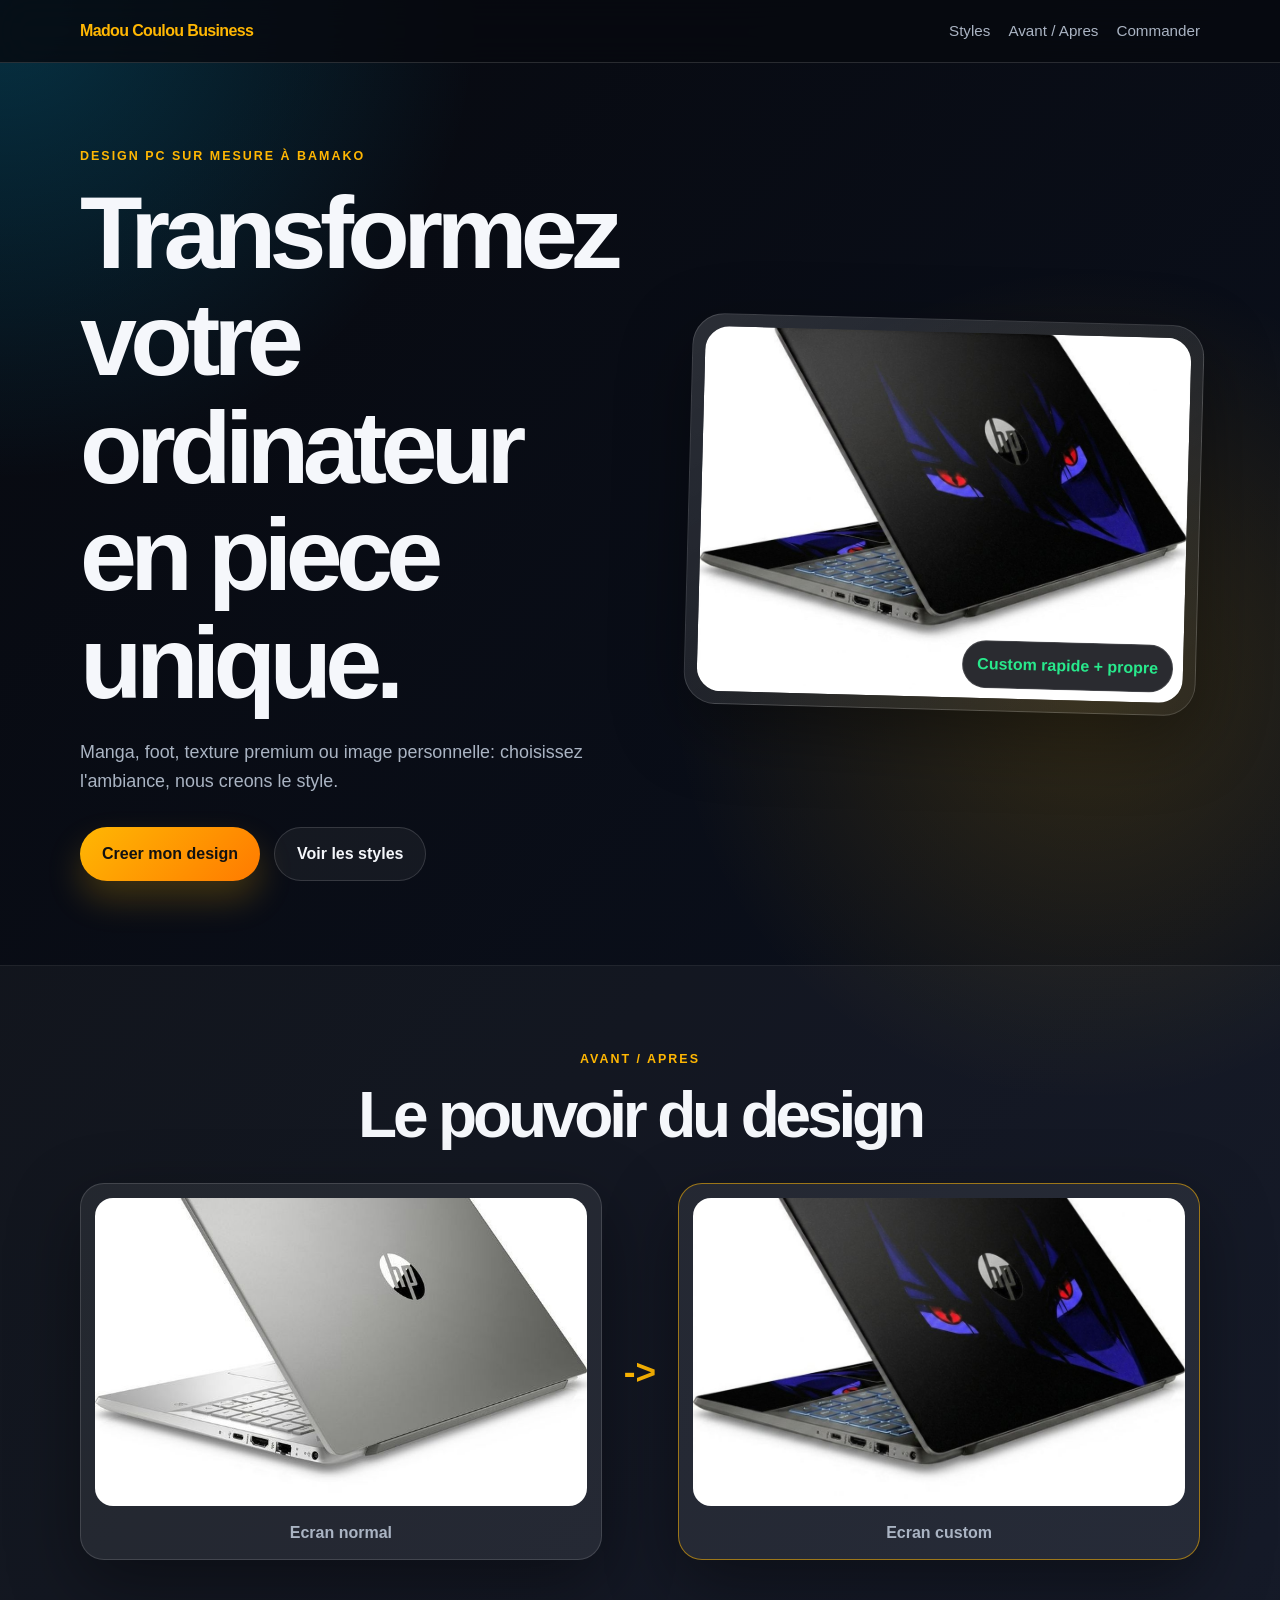
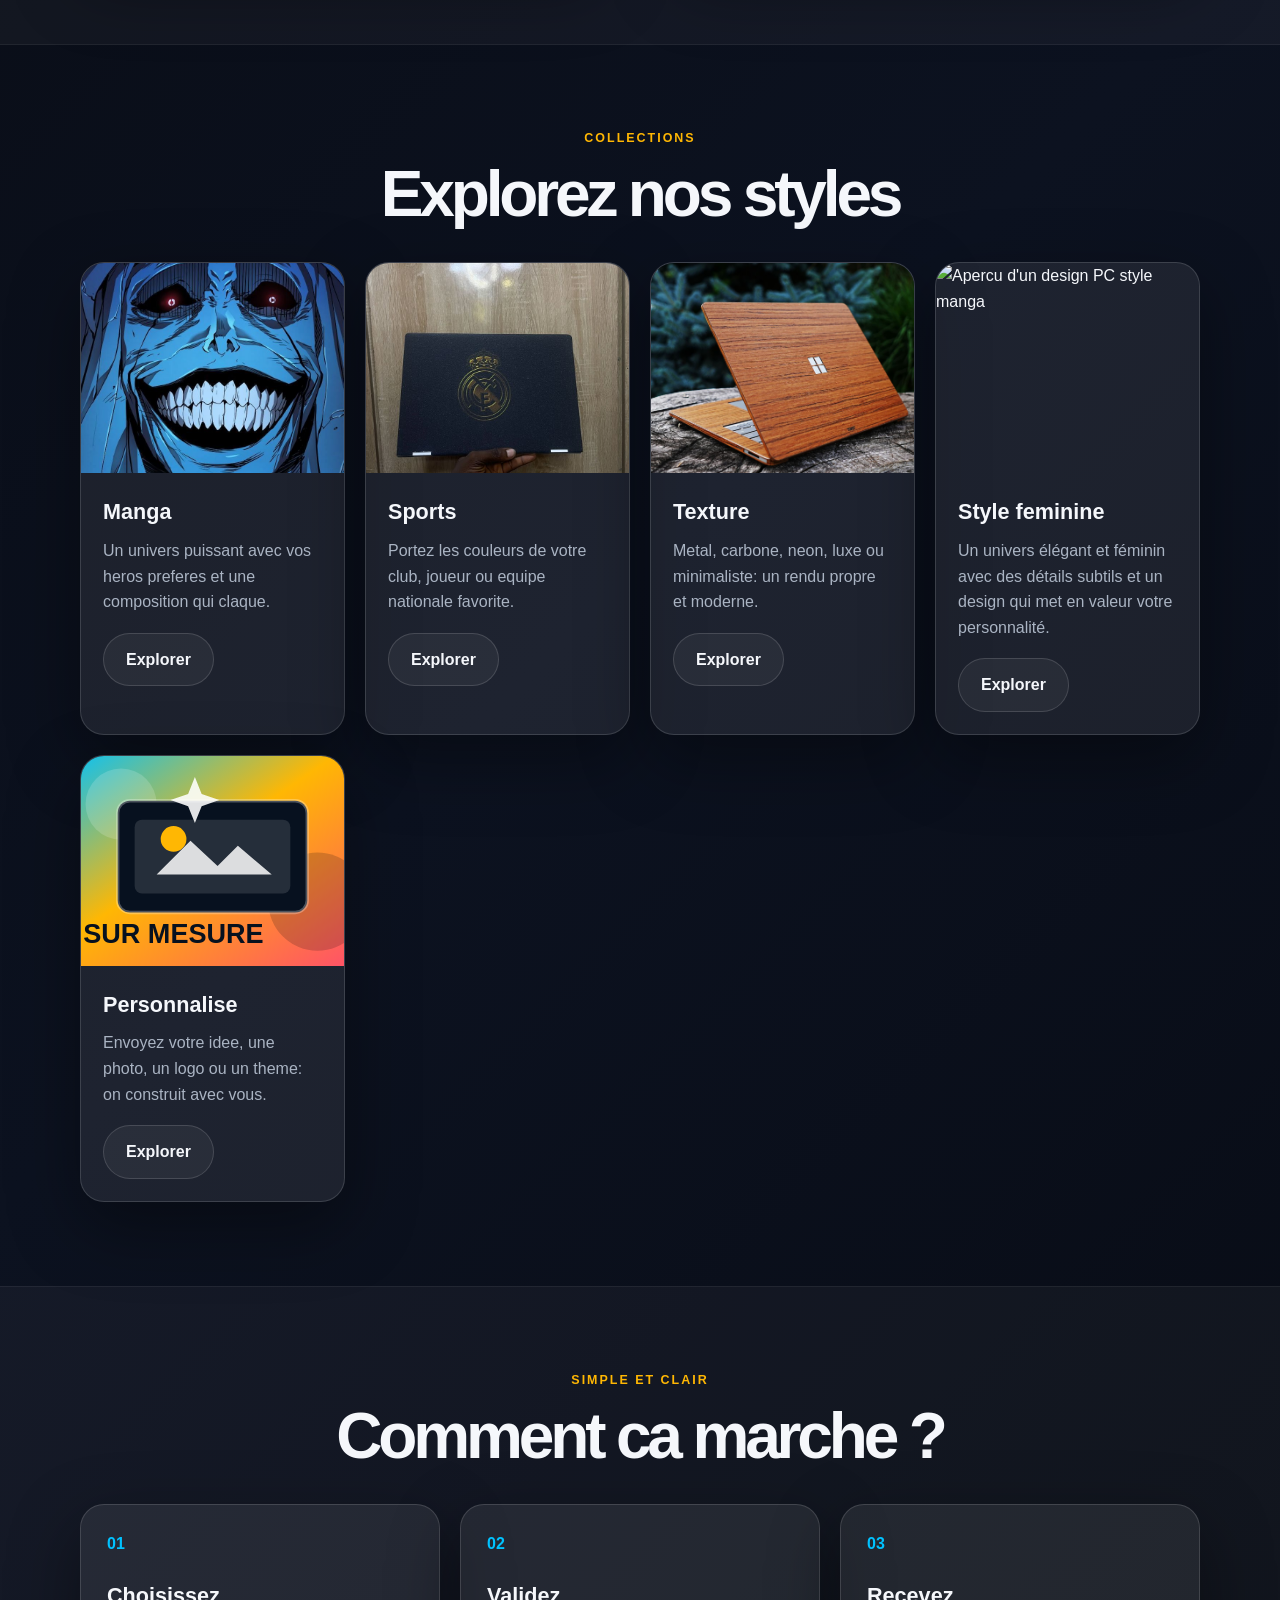
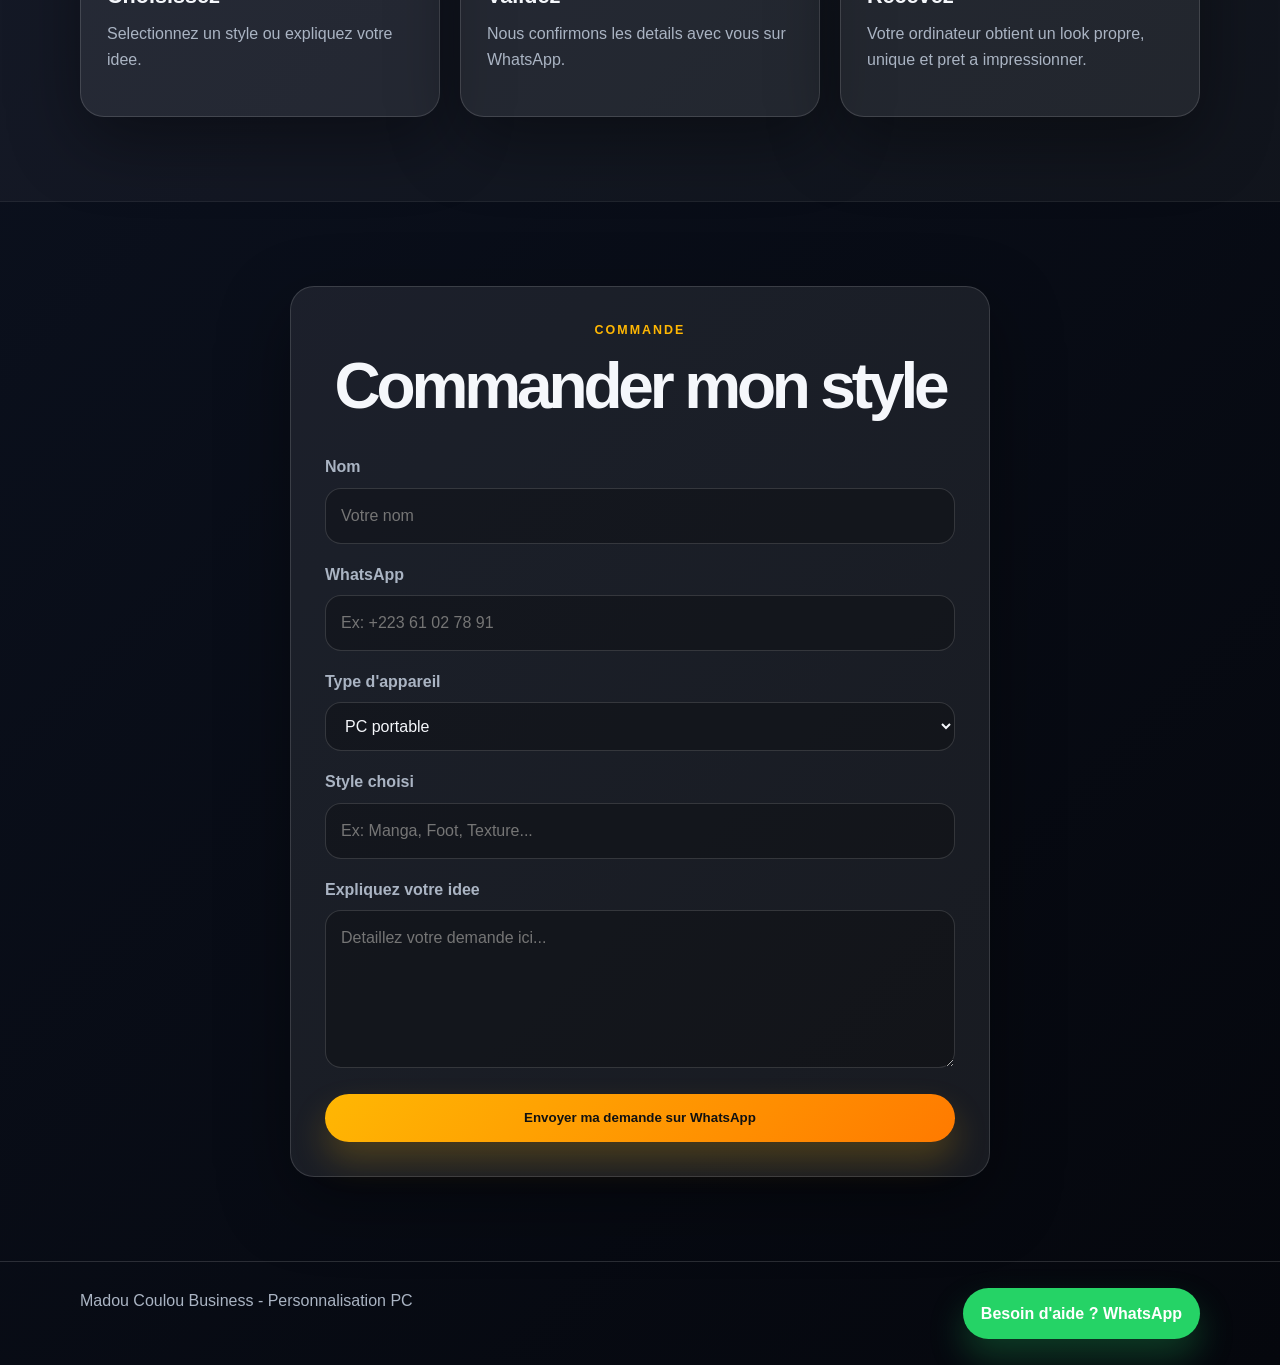
==== commit 9dda189b: "Add 'Style feminine' card to styles section Added a new style card for 'Style feminine' with an imag" ====
--- a/index.html
+++ b/index.html
@@ -57,7 +57,7 @@
                 </div>
             </div>
         </section>
-
+<!-- les collections ( styles) -->
         <section id="styles">
             <div class="container">
                 <p class="eyebrow center">Collections</p>
@@ -87,6 +87,14 @@
                             <a href="texture.html" class="btn btn-secondary">Explorer</a>
                         </div>
                     </article>
+                                        <article class="style-card manga-card">
+                        <img class="style-visual" src="femme/2.jpg" alt="Apercu d'un design PC style manga">
+                        <div class="style-card-content">
+                            <h3>Style feminine</h3>
+                            <p>Un univers élégant et féminin avec des détails subtils et un design qui met en valeur votre personnalité.</p>
+                            <a href="feminine.html" class="btn btn-secondary">Explorer</a>
+                        </div>
+                    </article>
                     <article class="style-card custom-card">
                         <img class="style-visual" src="img/collection-custom.svg" alt="Apercu d'un design PC personnalise">
                         <div class="style-card-content">
@@ -95,6 +103,7 @@
                             <a href="personnalise.html" class="btn btn-secondary">Explorer</a>
                         </div>
                     </article>
+
                 </div>
             </div>
         </section>
--- a/style.css
+++ b/style.css
@@ -454,6 +454,16 @@
 
 .gallery-card-content {
     padding: 18px;
+
+}
+.prix {
+    margin-top: 8px;
+    padding: 8px 12px;
+    border: 0;
+    border-radius: 999px;
+    background: rgba(255, 183, 3, 0.22);
+    color: var(--accent);
+    font-weight: 800;
 }
 
 @media (max-width: 900px) {
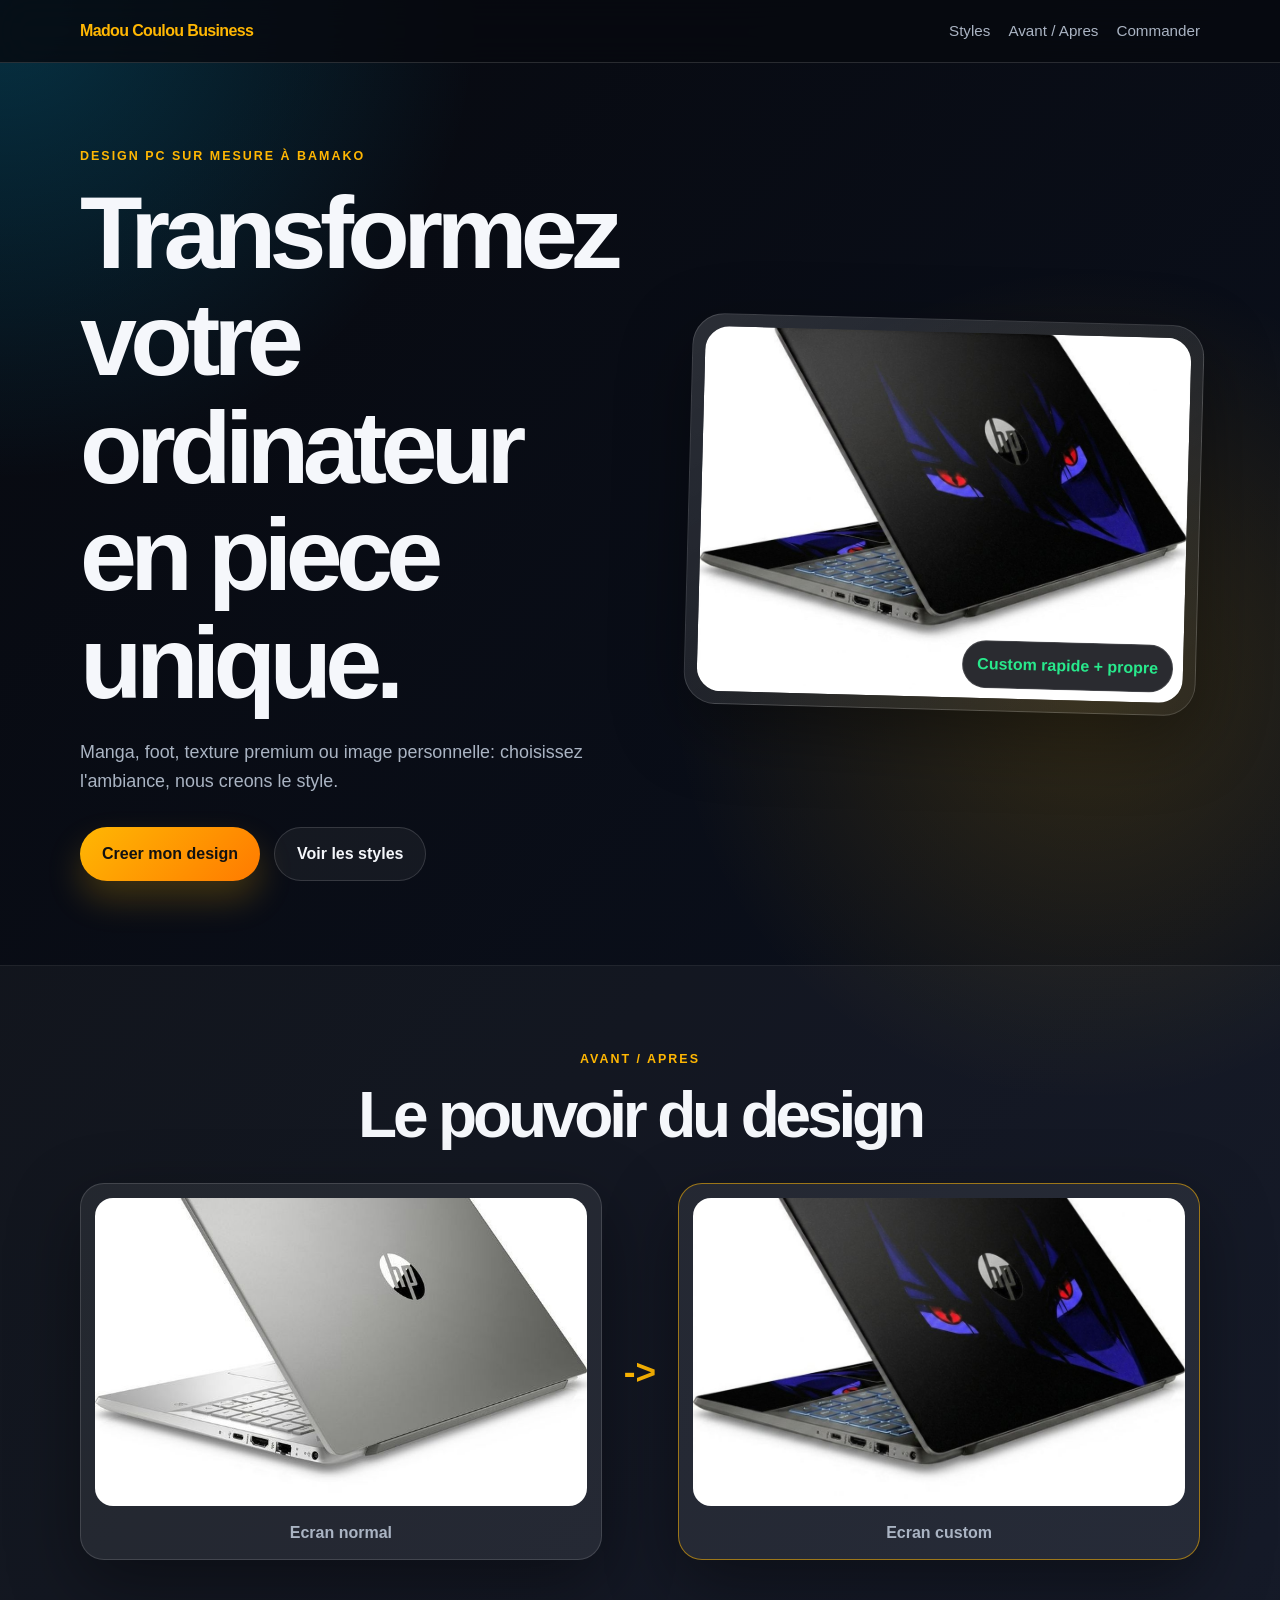
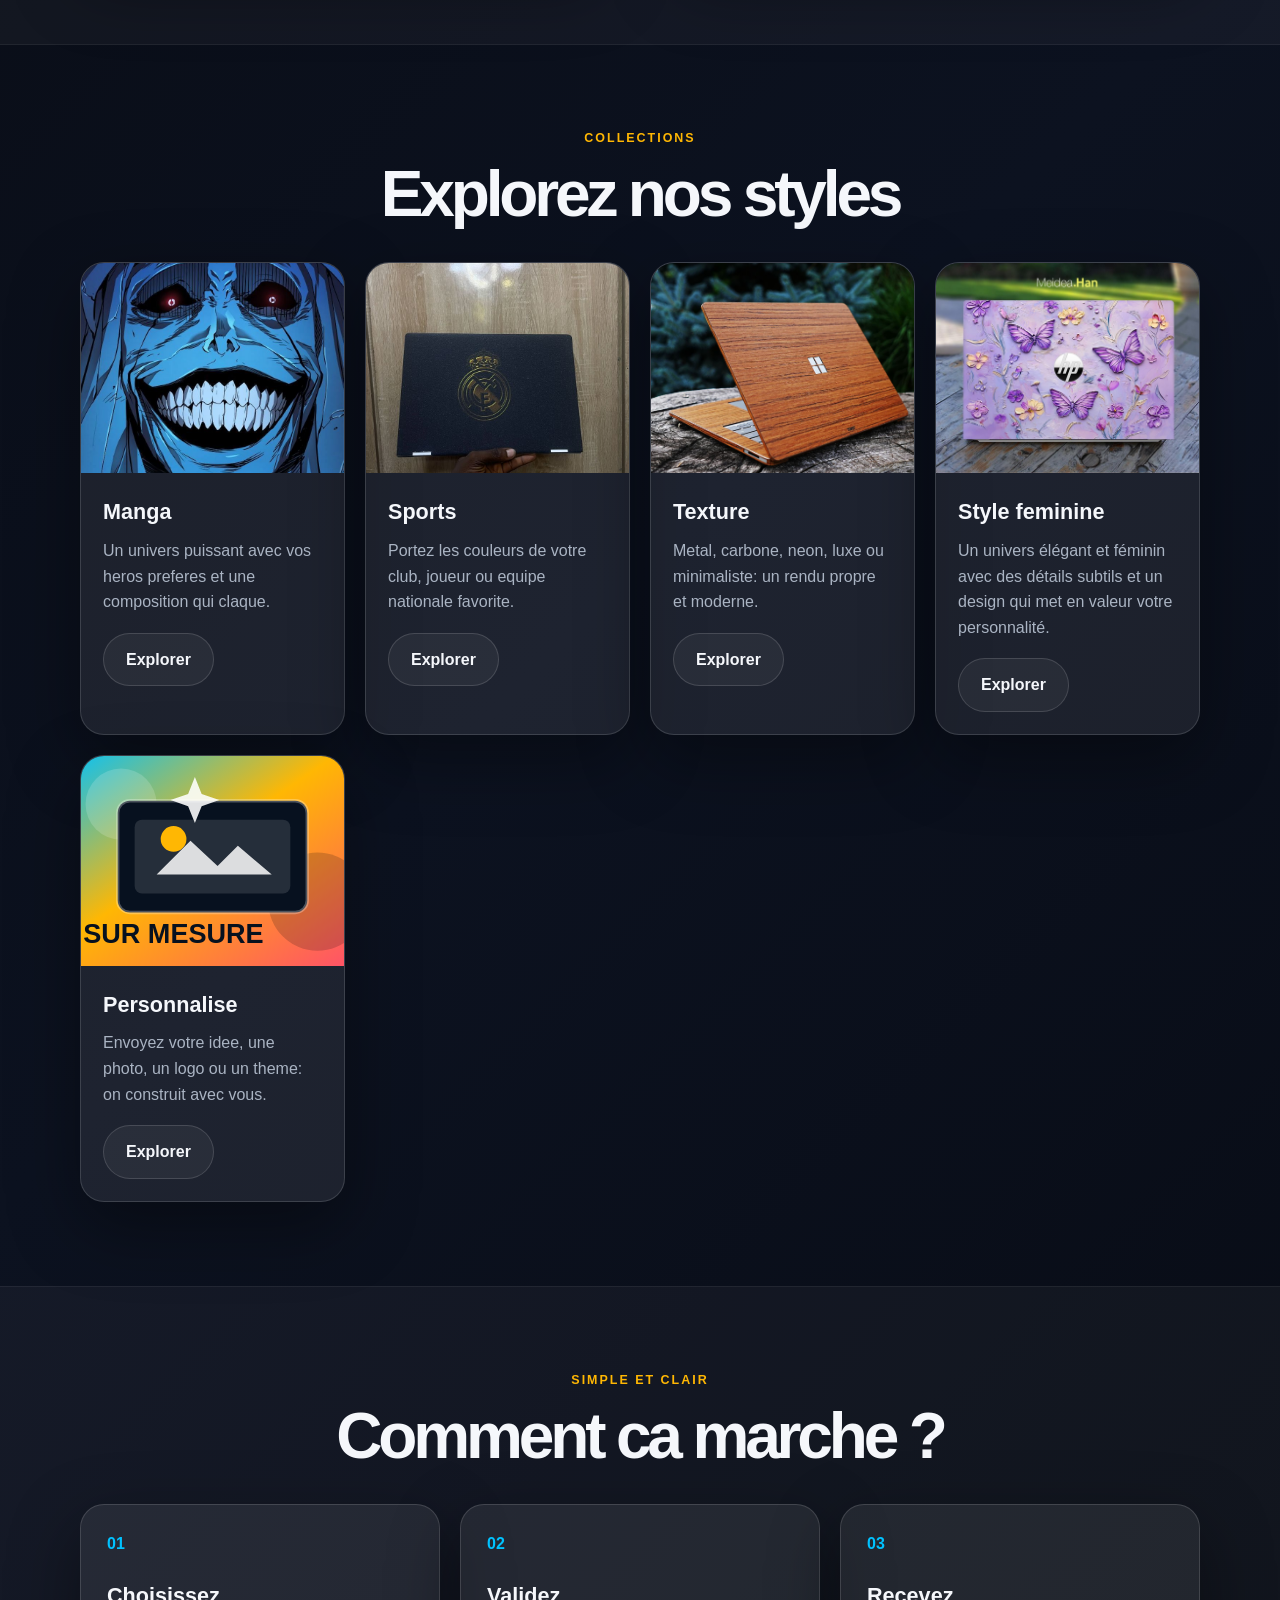
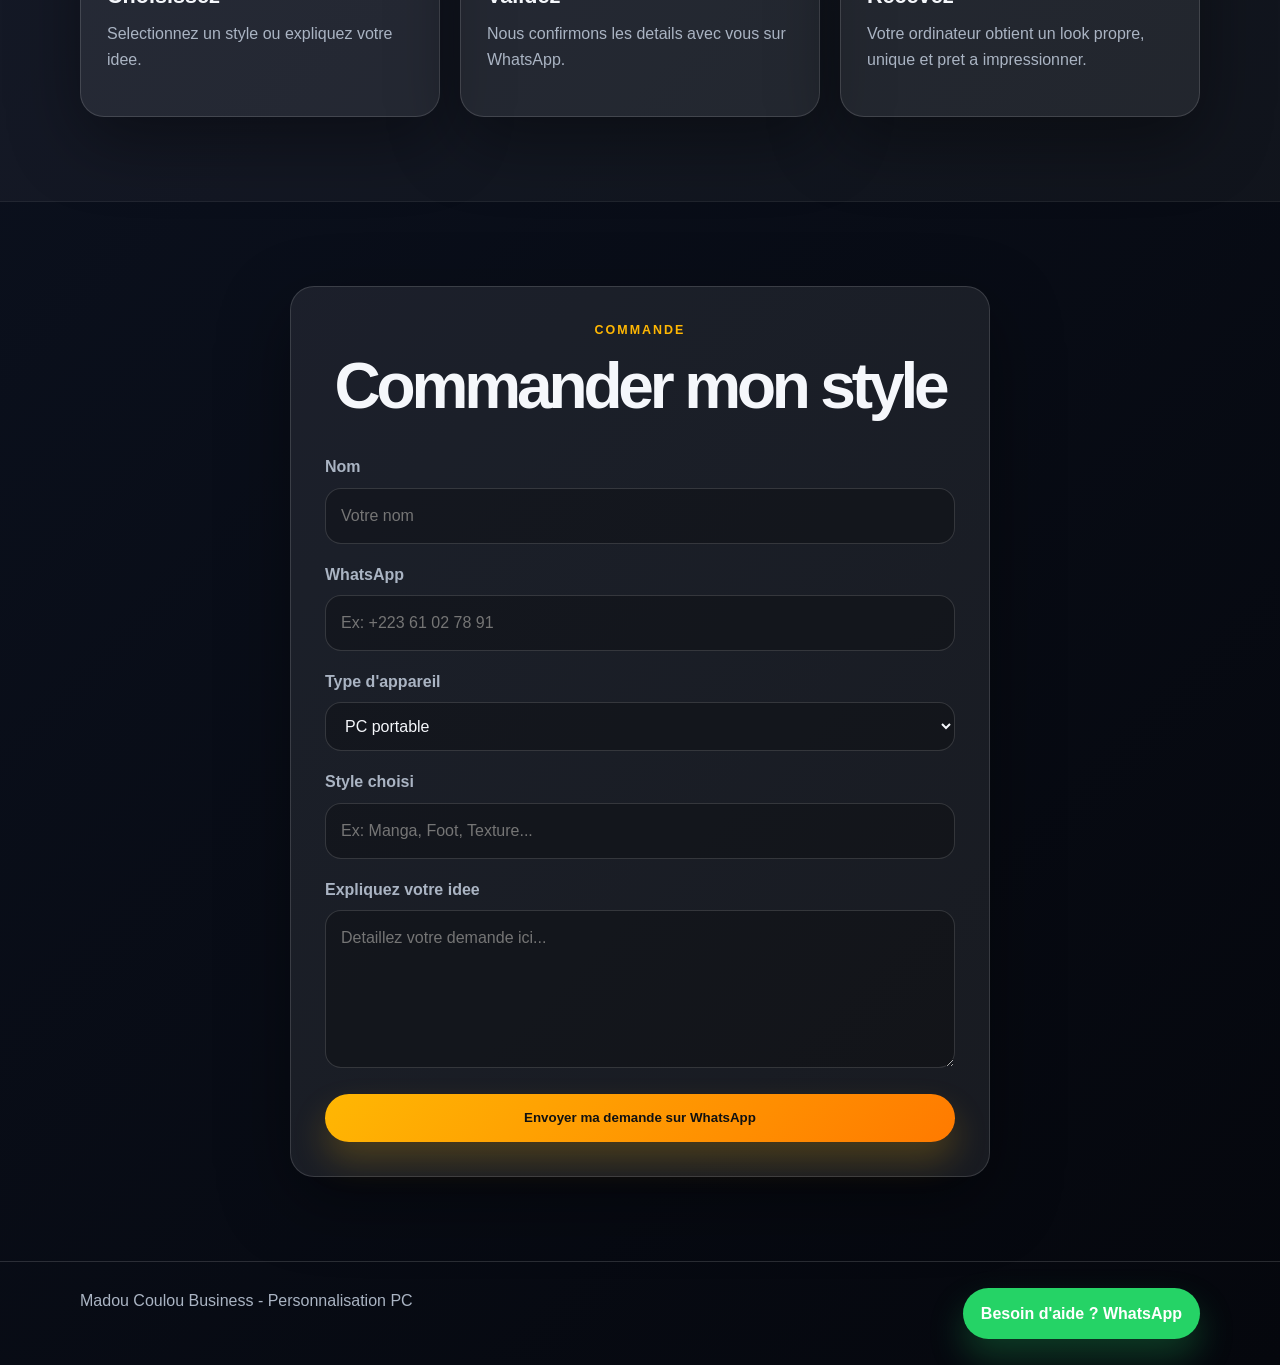
==== commit 563f751d: "Fix indentation in header section of index.html" ====
--- a/index.html
+++ b/index.html
@@ -11,7 +11,7 @@
 
 
     <header class="site-header">
-        <div class="container header-content">
+        <div class="container header-content"> 
             <a href="index.html" class="logo">Madou Coulou Business</a>
             <nav class="main-nav" aria-label="Navigation principale">
                 <a href="#styles">Styles</a>
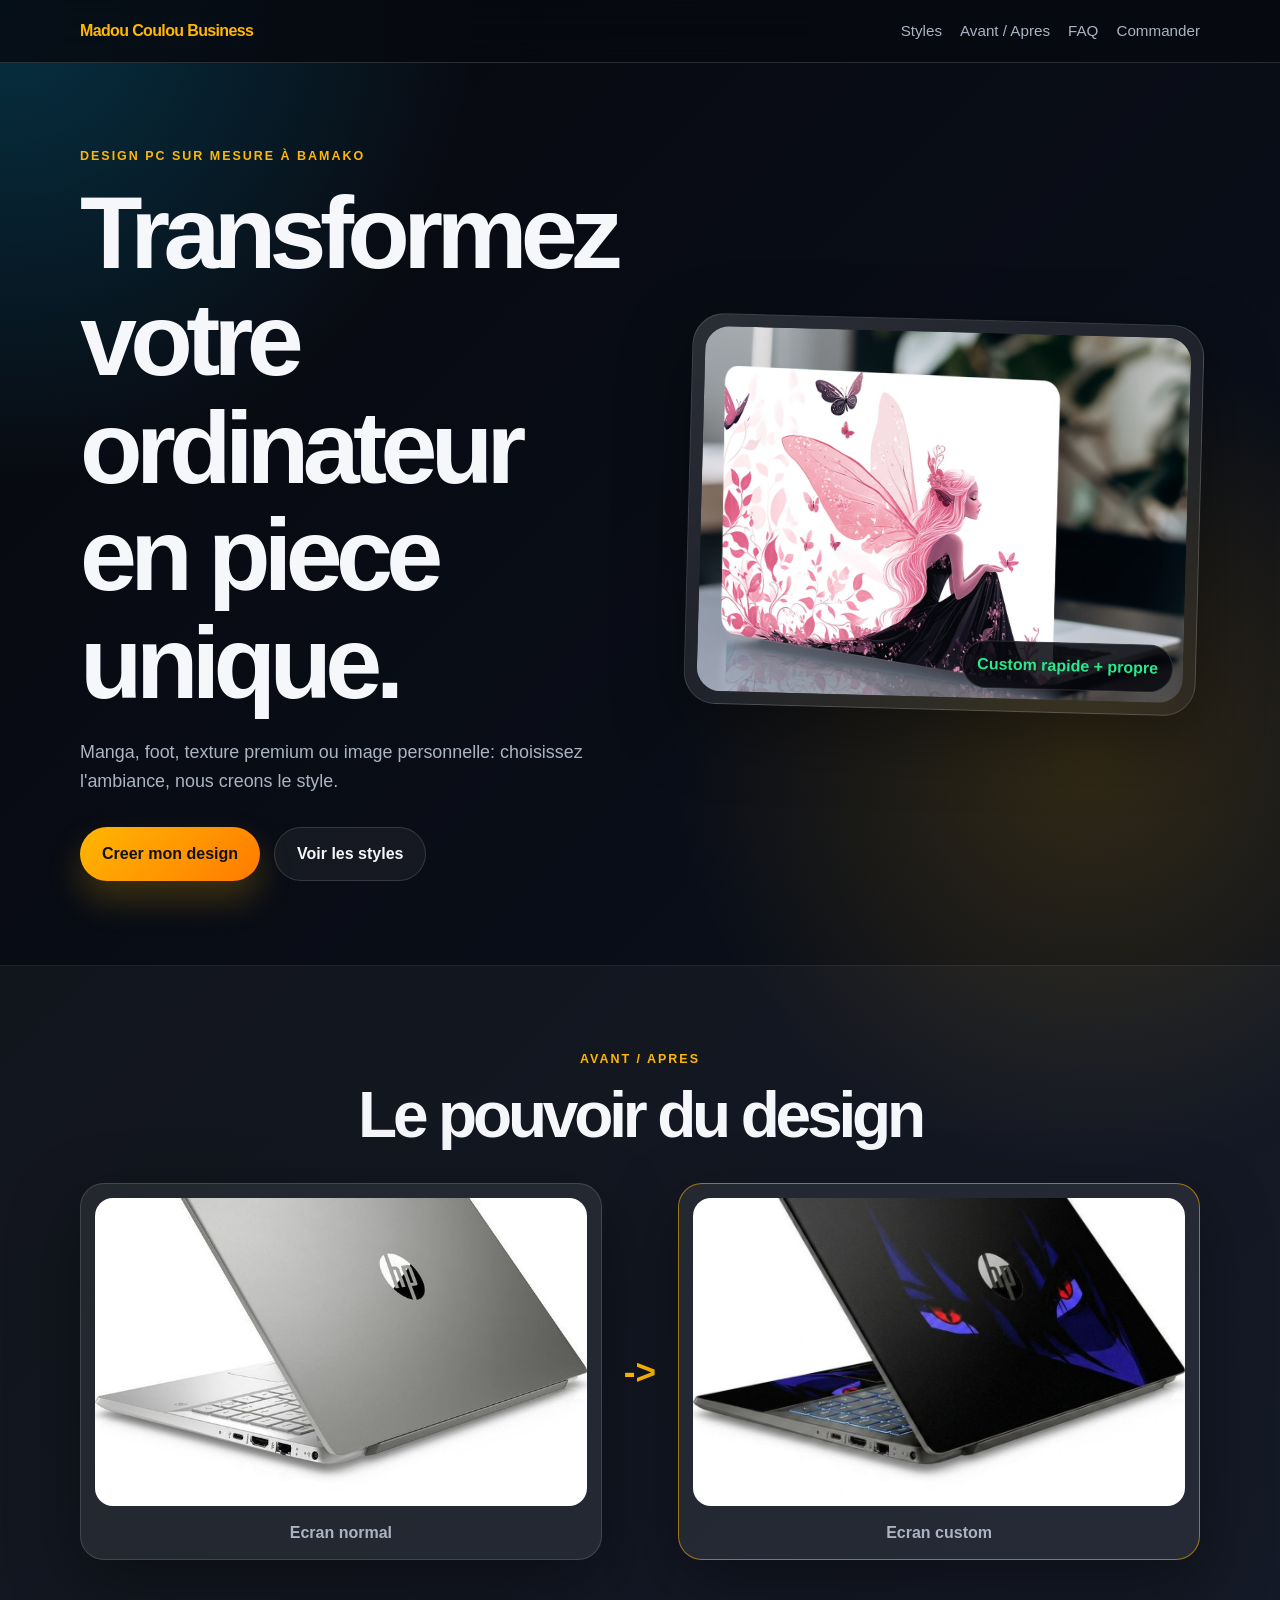
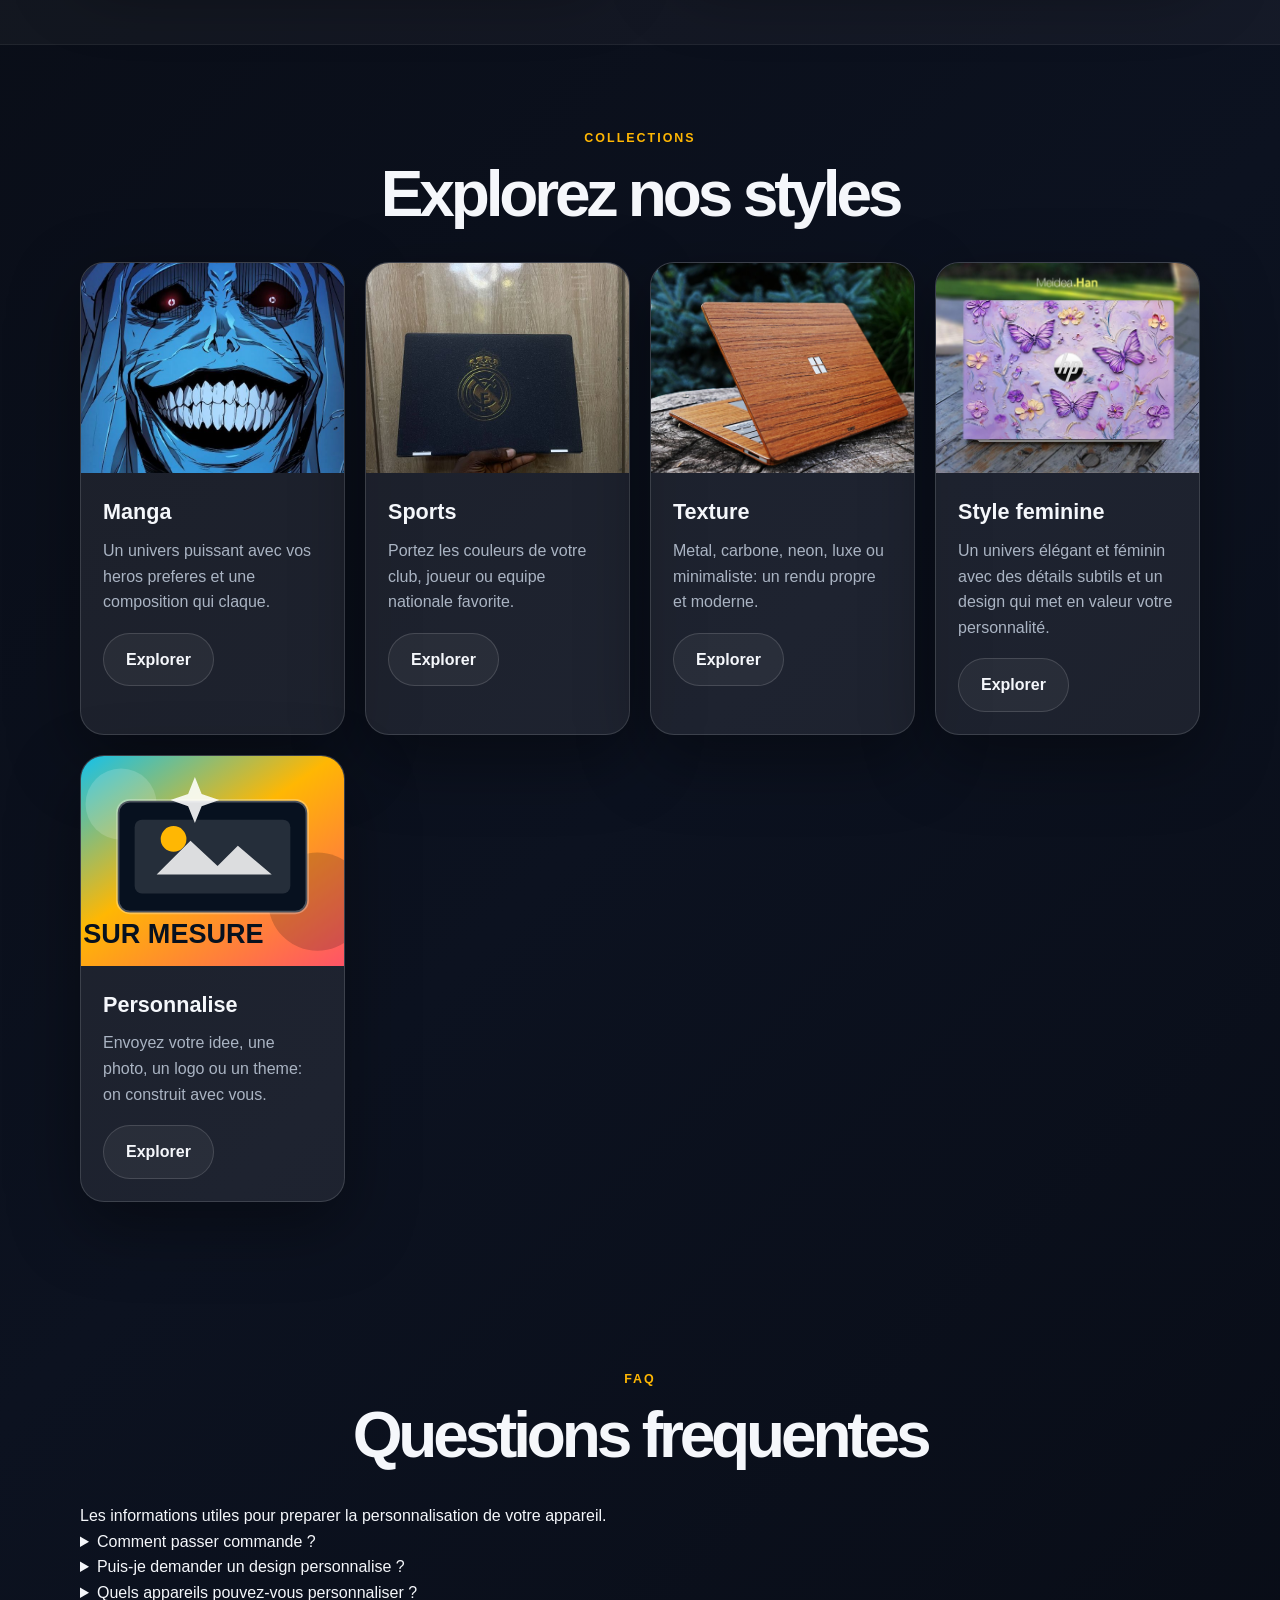
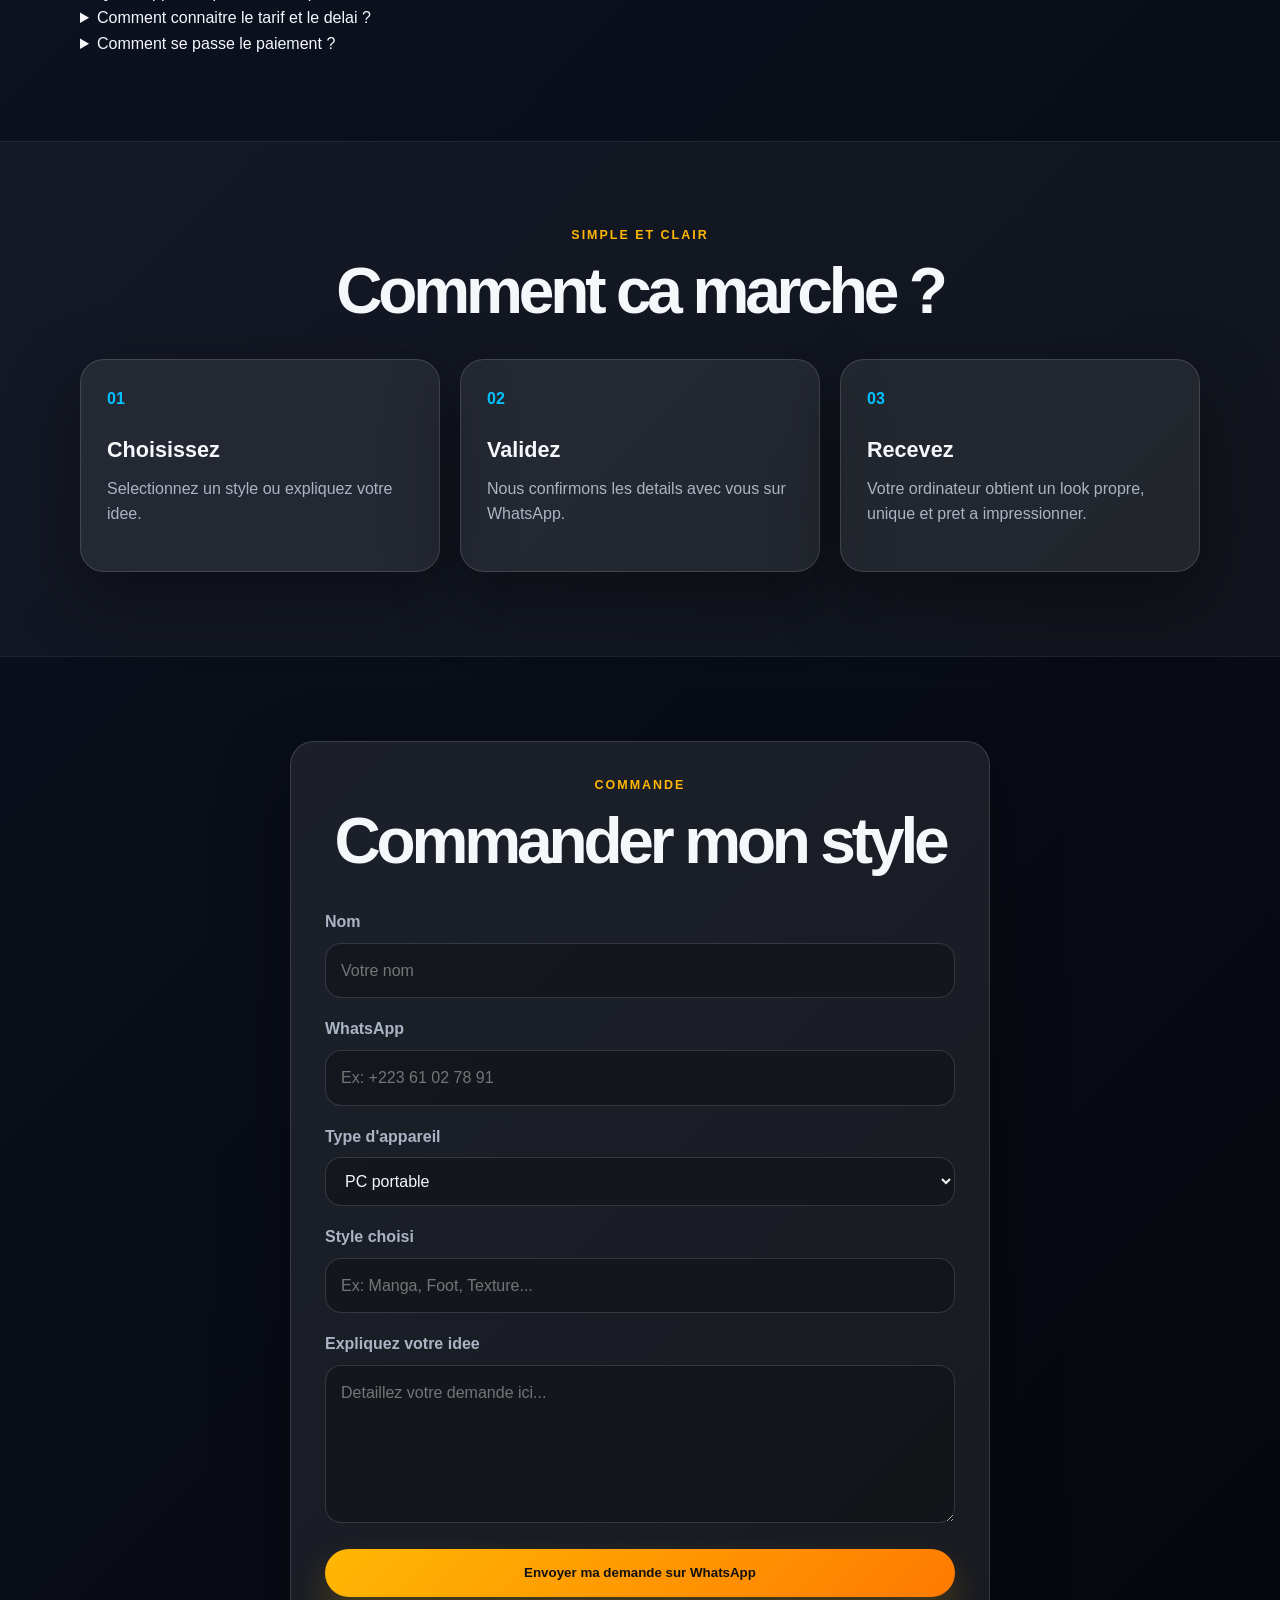
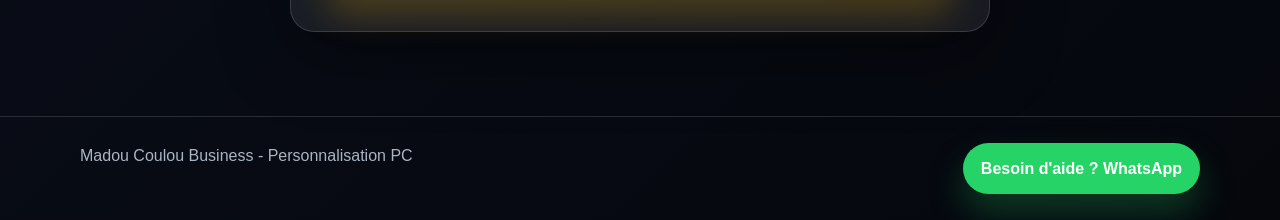
==== commit ed8e8405: "Update index.html" ====
--- a/index.html
+++ b/index.html
@@ -11,11 +11,12 @@
 
 
     <header class="site-header">
-        <div class="container header-content"> 
+        <div class="container header-content">
             <a href="index.html" class="logo">Madou Coulou Business</a>
             <nav class="main-nav" aria-label="Navigation principale">
                 <a href="#styles">Styles</a>
                 <a href="#avant-apres">Avant / Apres</a>
+                <a href="#questions">FAQ</a>
                 <a href="#commande">Commander</a>
             </nav>
         </div>
@@ -34,7 +35,7 @@
                     </div>
                 </div>
                 <div class="hero-card" aria-label="Apercu de personnalisation PC">
-                    <img src="img/pc apres .jpeg" alt="Ordinateur personnalise par Madou Coulou Business">
+                    <img src="femme/4.jpg" alt="Ordinateur personnalise par Madou Coulou Business">
                     <div class="hero-badge">Custom rapide + propre</div>
                 </div>
             </div>
@@ -104,6 +105,51 @@
                         </div>
                     </article>
 
+                </div>
+            </div>
+        </section>
+
+        <section id="questions" class="faq-section">
+            <div class="container">
+                <p class="eyebrow center">FAQ</p>
+                <h2 class="section-title">Questions frequentes</h2>
+                <p class="faq-intro">Les informations utiles pour preparer la personnalisation de votre appareil.</p>
+
+                <div class="faq-list">
+                    <details class="faq-item">
+                        <summary>Comment passer commande ?</summary>
+                        <div class="faq-answer">
+                            Choisissez un style ou partagez votre idee dans le formulaire de commande. En l'envoyant, WhatsApp s'ouvrira pour que nous puissions confirmer les details de votre projet avec vous.
+                        </div>
+                    </details>
+
+                    <details class="faq-item">
+                        <summary>Puis-je demander un design personnalise ?</summary>
+                        <div class="faq-answer">
+                            Oui, vous pouvez proposer votre theme, votre image ou votre inspiration. Decrivez votre idee dans le formulaire, puis nous en discuterons avec vous sur WhatsApp.
+                        </div>
+                    </details>
+
+                    <details class="faq-item">
+                        <summary>Quels appareils pouvez-vous personnaliser ?</summary>
+                        <div class="faq-answer">
+                            PC portable, un PC fixe, une tablette, Télephone, Playstation, Camera et plein d'autres. Indiquez-nous le modele exact lors de votre demande.
+                        </div>
+                    </details>
+
+                    <details class="faq-item">
+                        <summary>Comment connaitre le tarif et le delai ?</summary>
+                        <div class="faq-answer">
+                            Le tarif se trouve en bas du modele que vous avez choisi.Livraison en -24h.
+                        </div>
+                    </details>
+
+                    <details class="faq-item">
+                        <summary>Comment se passe le paiement ?</summary>
+                        <div class="faq-answer">
+                            Paiement en deux parties: 50% a la commande et 50% a la livraison. Paiement Orange Money ou Wave.
+                        </div>
+                    </details>
                 </div>
             </div>
         </section>
